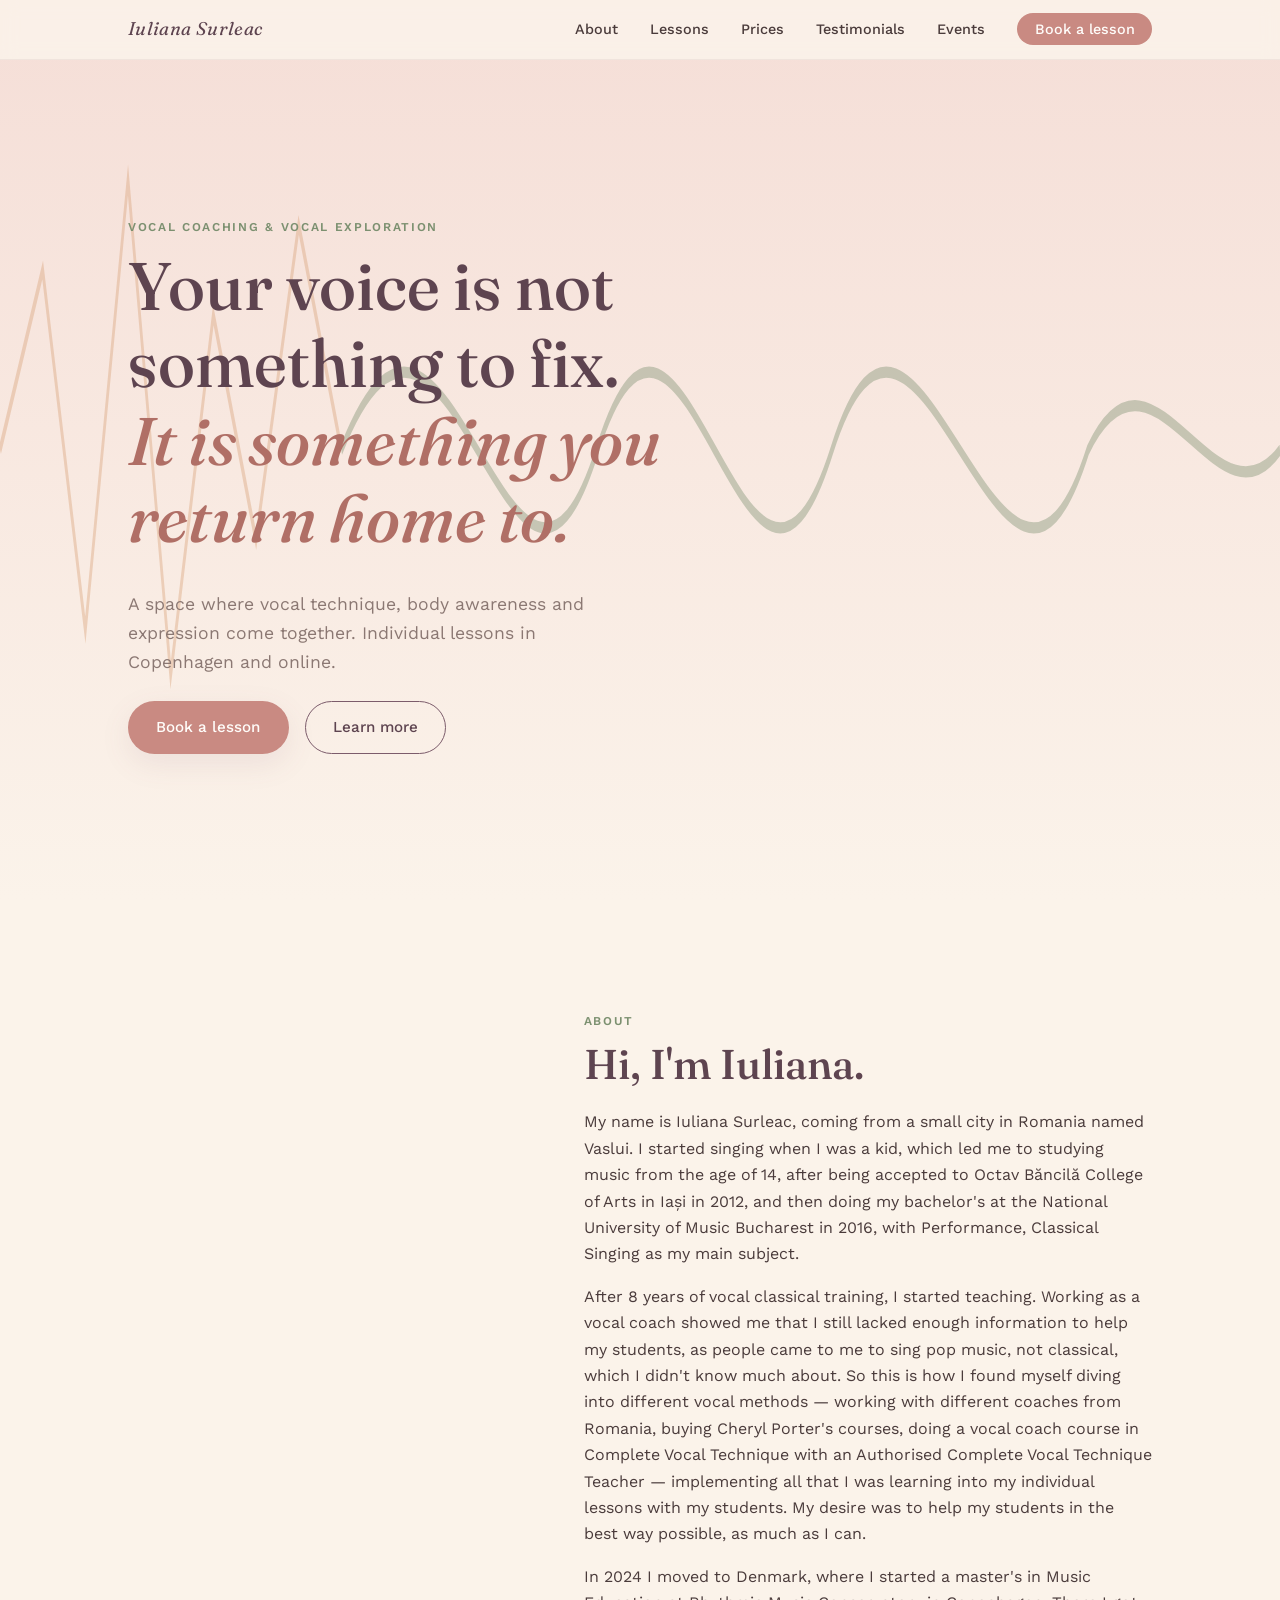
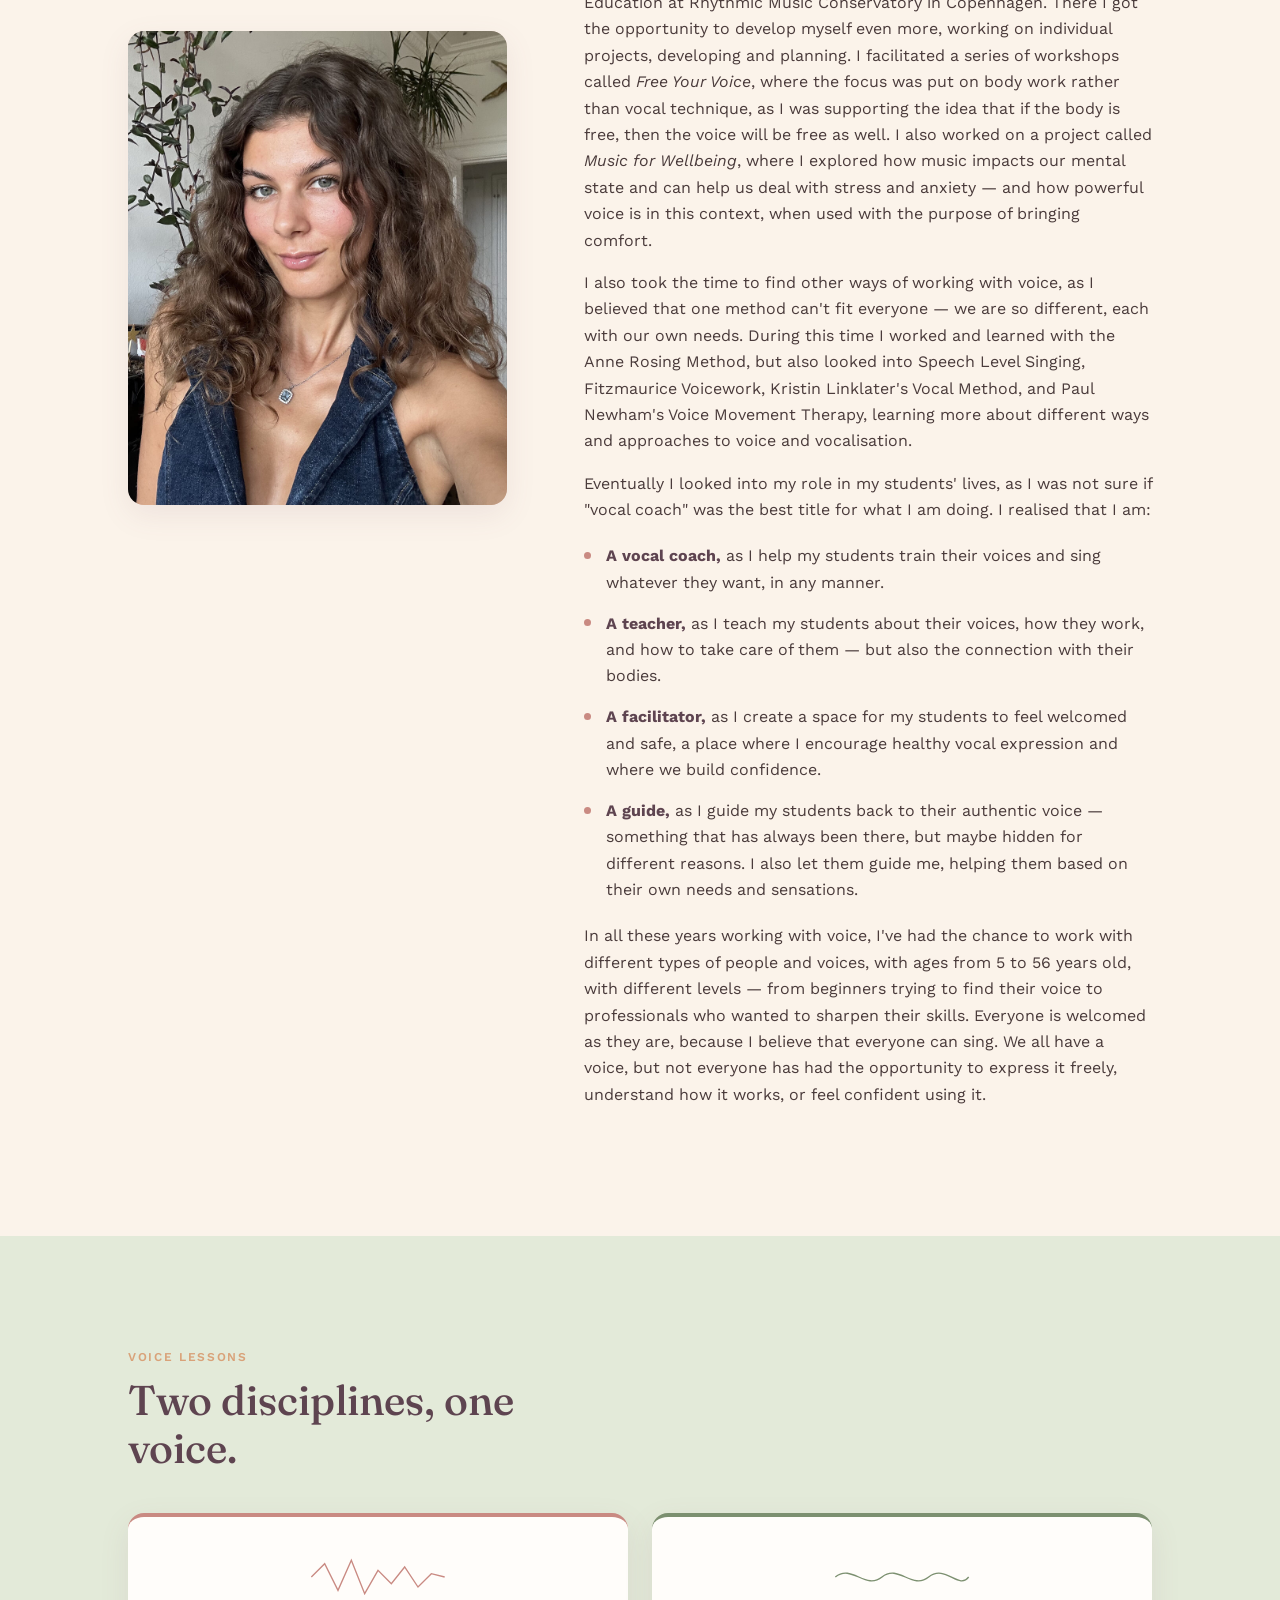
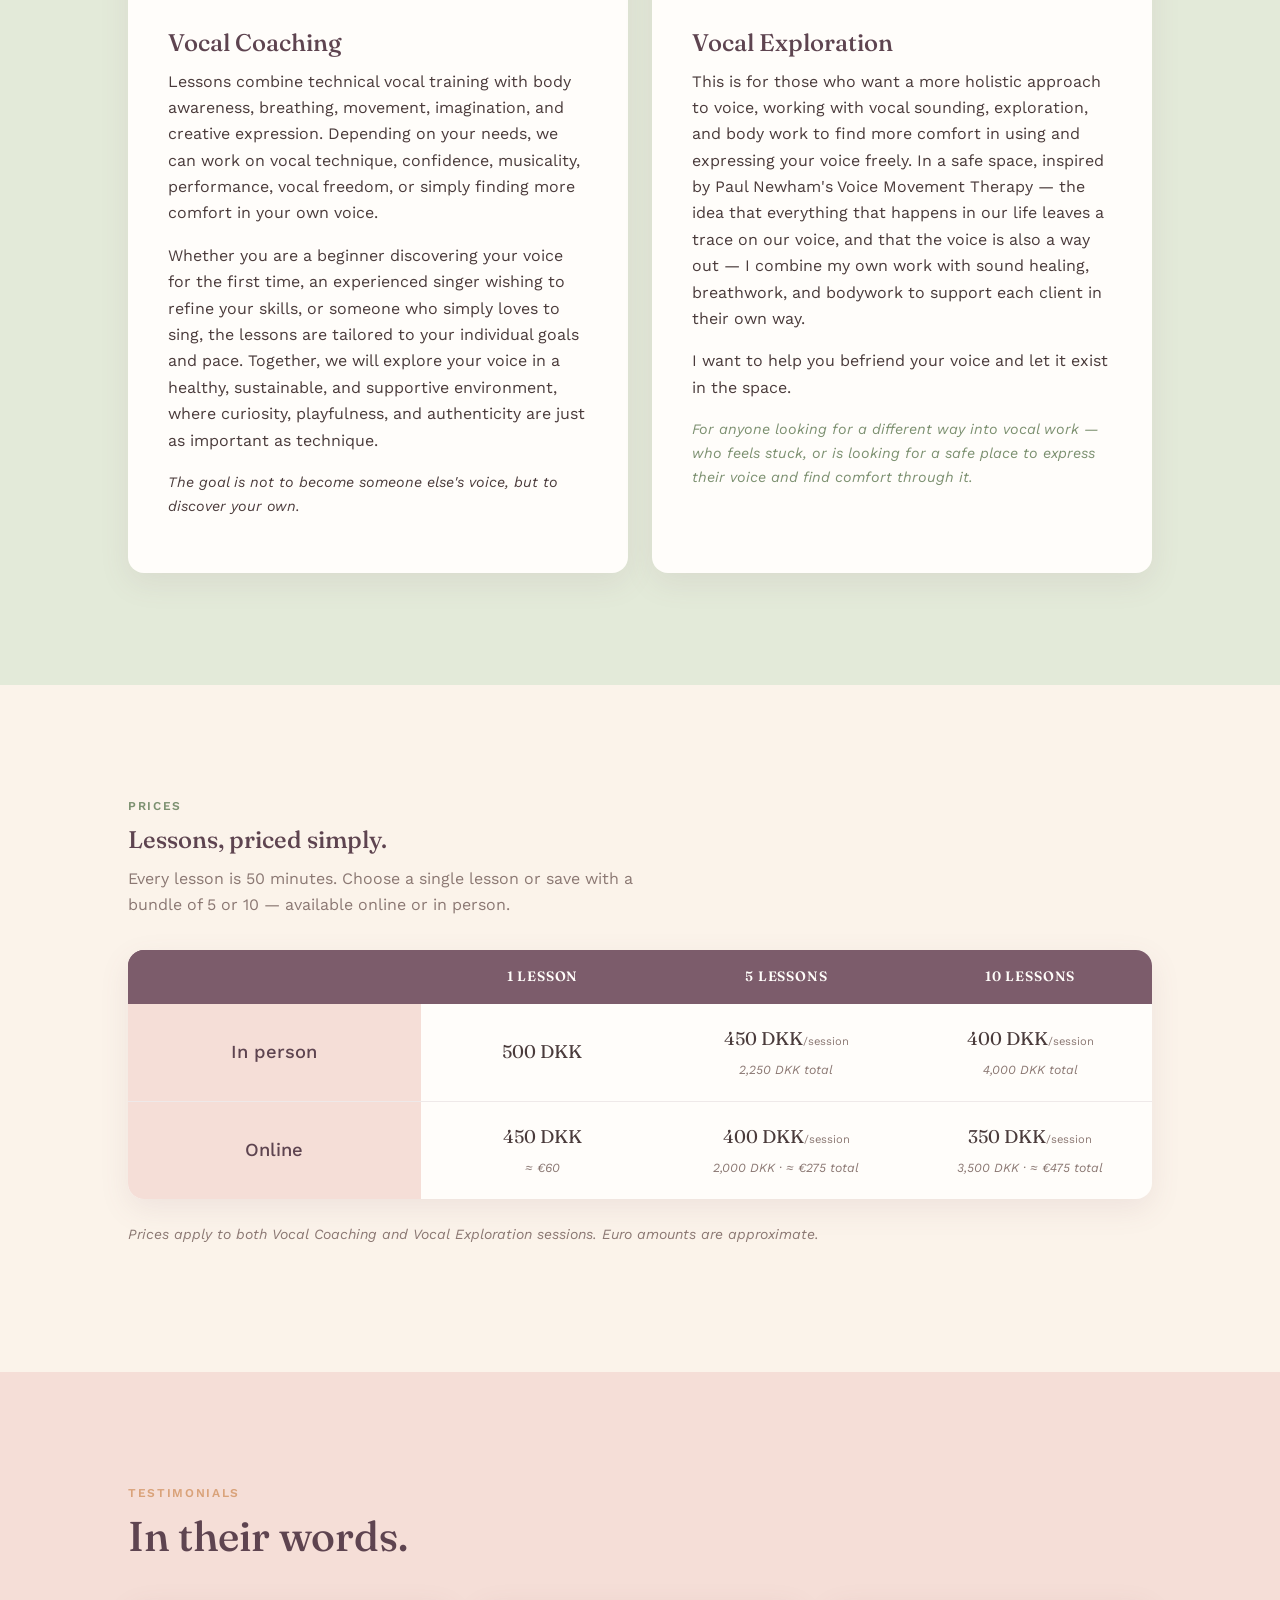
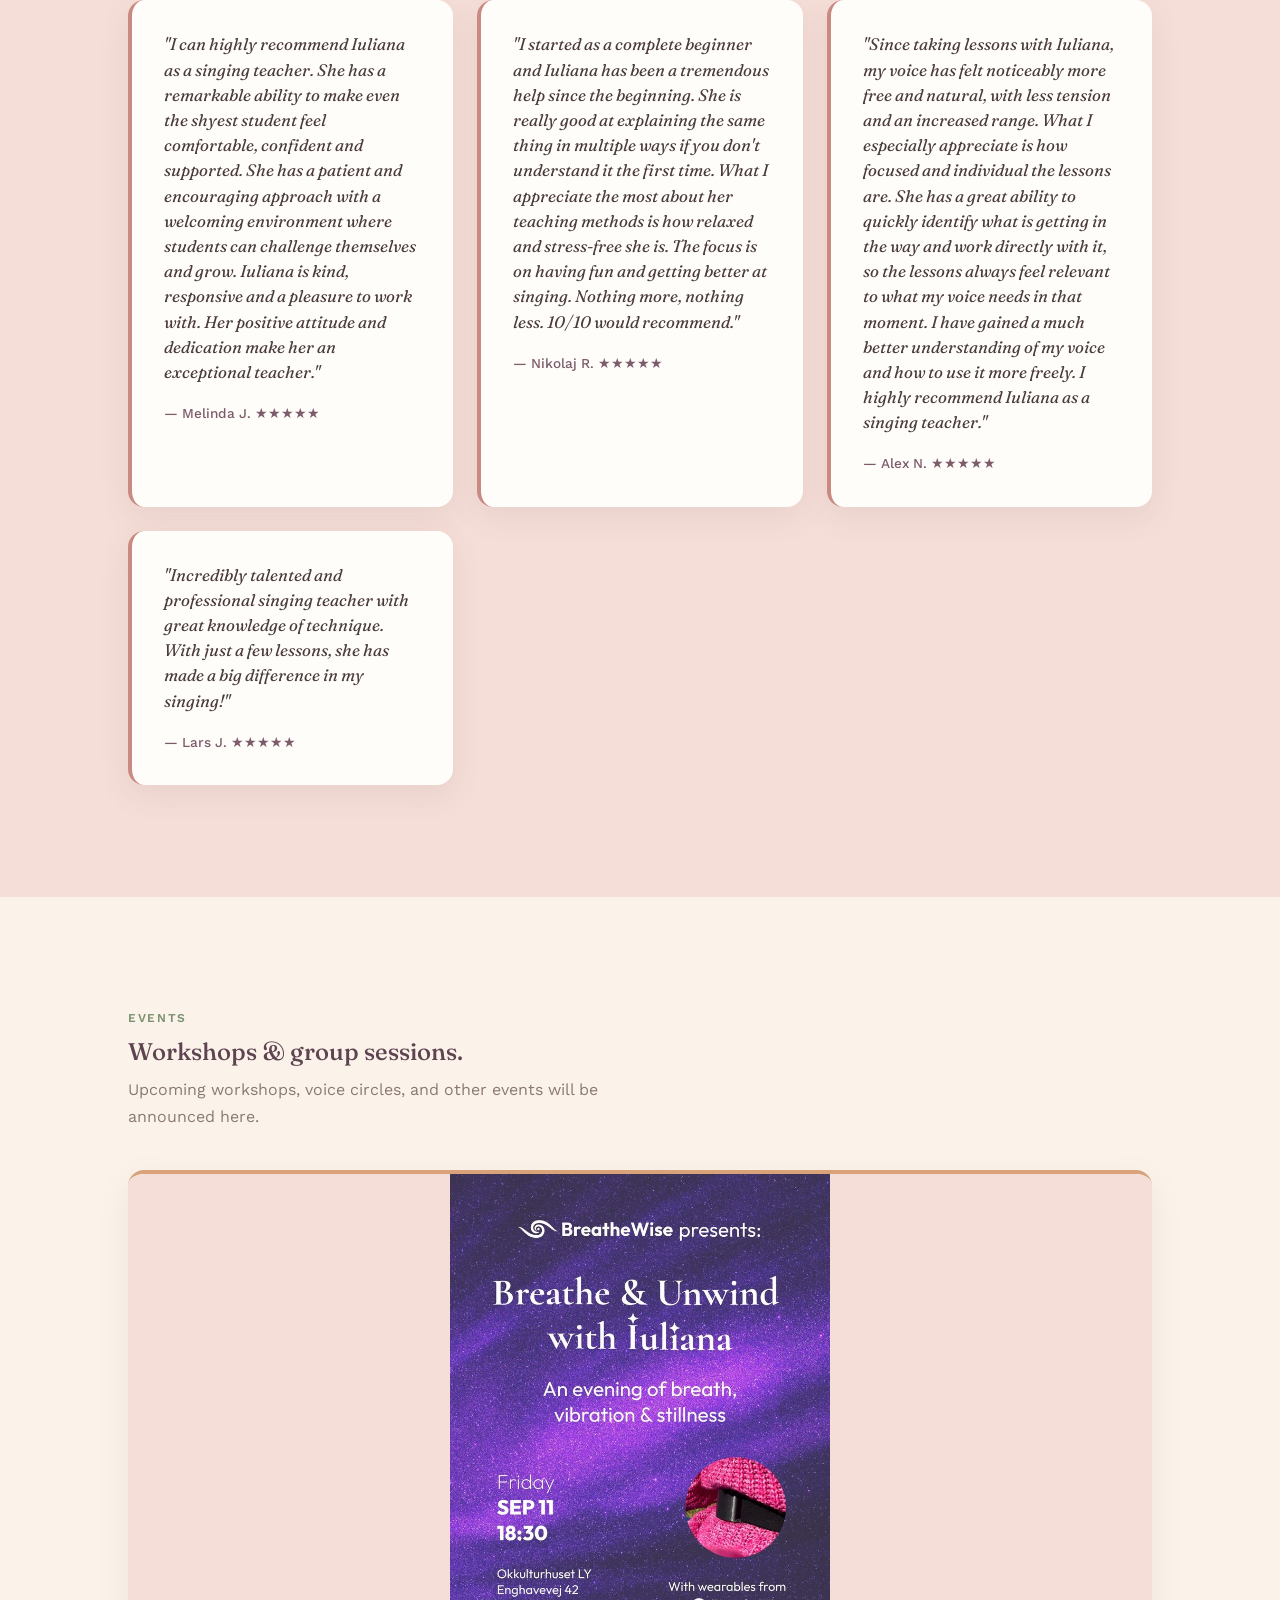
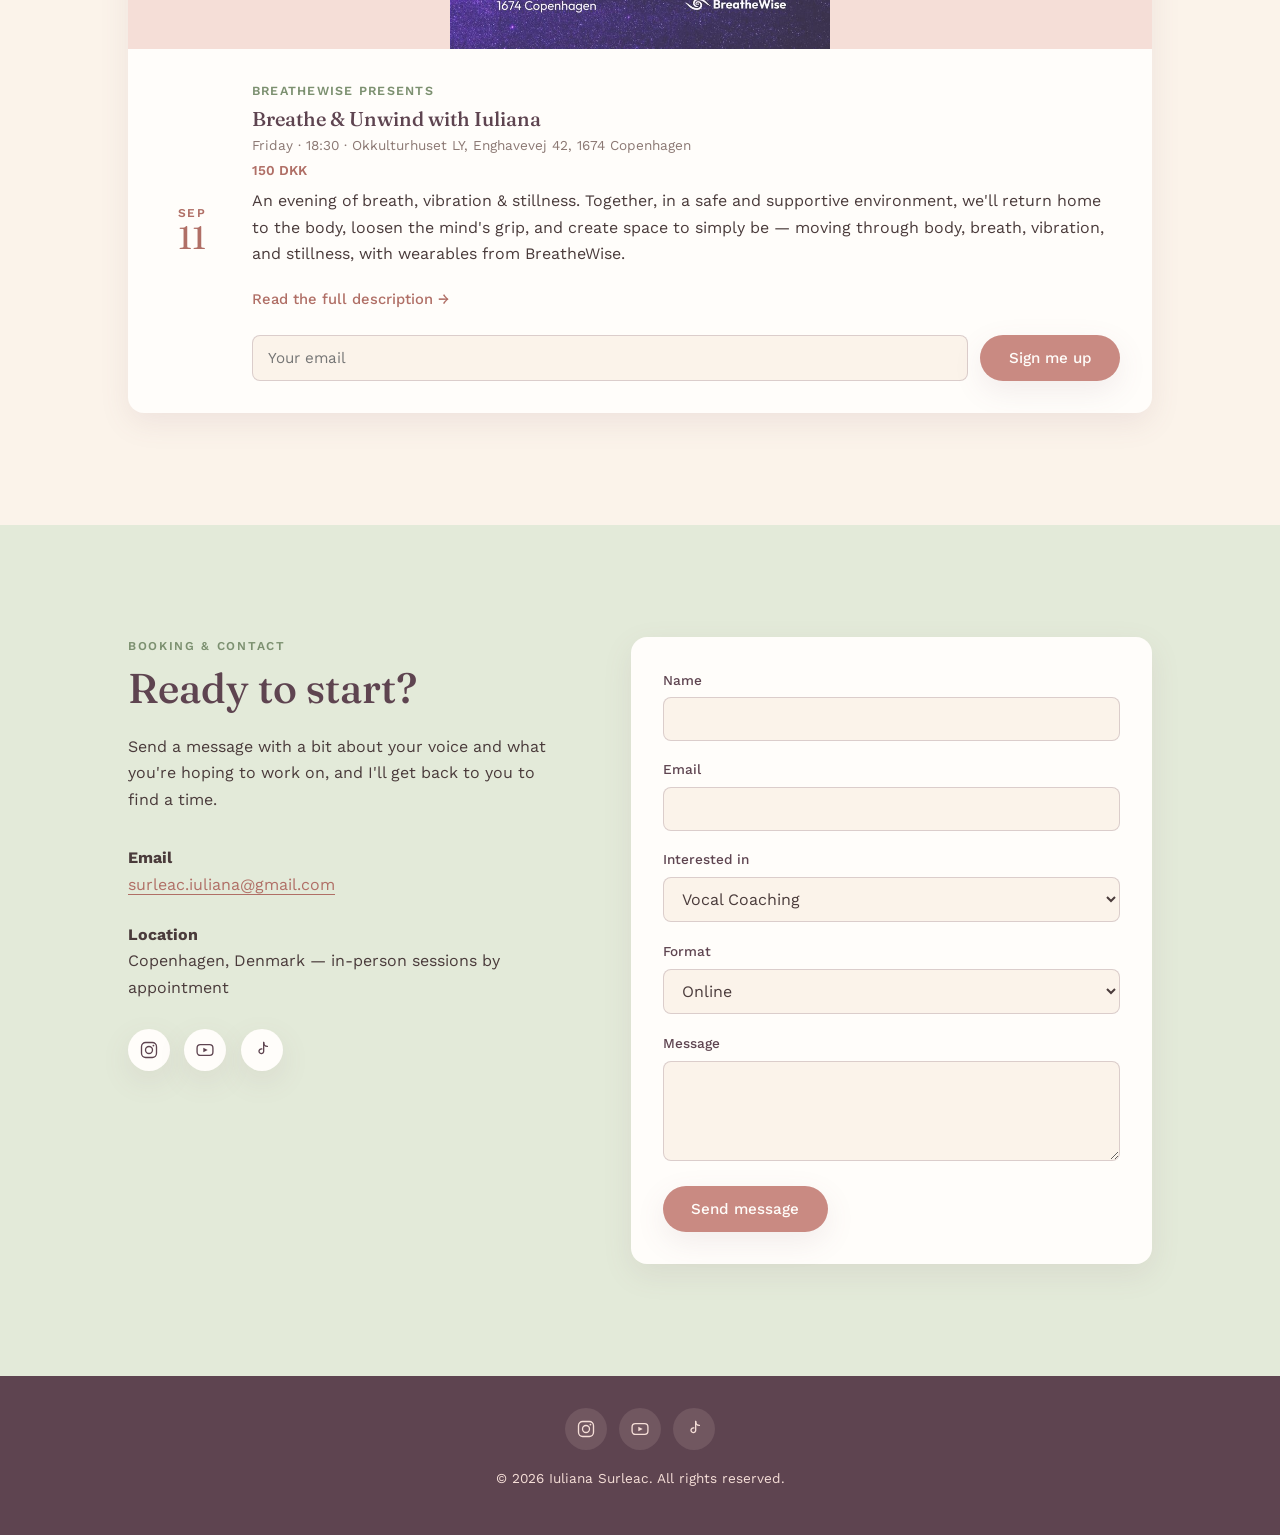
==== index.html @ ef8e6595 "Add new testimonial from Alex N. to index.html" ====
<!DOCTYPE html>
<html lang="en">
<head>
<meta charset="UTF-8">
<meta name="viewport" content="width=device-width, initial-scale=1.0">
<title>Iuliana Surleac — Vocal Coaching &amp; Vocal Exploration</title>
<meta name="description" content="Vocal coaching and vocal exploration & healing lessons with Iuliana Surleac — online and in person, Copenhagen.">
<link rel="preconnect" href="https://fonts.googleapis.com">
<link rel="preconnect" href="https://fonts.gstatic.com" crossorigin>
<link href="https://fonts.googleapis.com/css2?family=Fraunces:ital,opsz,wght@0,9..144,300;0,9..144,500;0,9..144,600;1,9..144,400;1,9..144,500&family=Work+Sans:wght@300;400;500;600&display=swap" rel="stylesheet">
<link rel="stylesheet" href="style.css">
</head>
<body>

<a class="skip-link" href="#main">Skip to content</a>

<header class="site-header">
  <nav class="nav" aria-label="Primary">
    <a href="#top" class="nav__mark">Iuliana Surleac</a>
    <button class="nav__toggle" aria-expanded="false" aria-controls="nav-links" id="navToggle">
      <span></span><span></span><span></span>
      <span class="sr-only">Menu</span>
    </button>
    <ul class="nav__links" id="nav-links">
      <li><a href="#about">About</a></li>
      <li><a href="#lessons">Lessons</a></li>
      <li><a href="#prices">Prices</a></li>
      <li><a href="#testimonials">Testimonials</a></li>
      <li><a href="#events">Events</a></li>
      <li><a href="#contact" class="nav__cta">Book a lesson</a></li>
    </ul>
  </nav>
</header>

<main id="main">

  <!-- HERO -->
  <section class="hero" id="top">
    <div class="hero__wave" aria-hidden="true">
      <svg viewBox="0 0 1200 200" preserveAspectRatio="none">
        <path class="wave-path wave-path--jagged" d="M0,100 L40,60 L80,140 L120,40 L160,150 L200,70 L240,120 L280,50 L320,100" />
        <path class="wave-path wave-path--smooth" d="M320,100 C420,40 480,160 560,100 C640,40 700,160 780,100 C860,40 940,160 1020,100 C1080,70 1140,120 1200,100" />
      </svg>
    </div>
    <div class="hero__inner">
      <p class="eyebrow">Vocal coaching &amp; vocal exploration</p>
      <h1 class="hero__title">Your voice is not something to fix.<br><em>It is something you return home to.</em></h1>
      <p class="hero__lede">A space where vocal technique, body awareness and expression come together. Individual lessons in Copenhagen and online.</p>
      <div class="hero__actions">
        <a href="#contact" class="btn btn--primary">Book a lesson</a>
        <a href="#lessons" class="btn btn--ghost">Learn more</a>
      </div>
    </div>
  </section>

  <!-- ABOUT -->
  <section class="about" id="about">
    <div class="section-inner about__grid">
      <div class="about__portrait">
        <div class="about__portrait-frame">
          <img src="iuliana-photo.jpg" alt="Iuliana Surleac performing" loading="lazy">
        </div>
      </div>
      <div class="about__copy">
        <p class="eyebrow">About</p>
        <h2>Hi, I'm Iuliana.</h2>
        <p>My name is Iuliana Surleac, coming from a small city in Romania named Vaslui. I started singing when I was a kid, which led me to studying music from the age of 14, after being accepted to Octav Băncilă College of Arts in Iași in 2012, and then doing my bachelor's at the National University of Music Bucharest in 2016, with Performance, Classical Singing as my main subject.</p>
        <p>After 8 years of vocal classical training, I started teaching. Working as a vocal coach showed me that I still lacked enough information to help my students, as people came to me to sing pop music, not classical, which I didn't know much about. So this is how I found myself diving into different vocal methods — working with different coaches from Romania, buying Cheryl Porter's courses, doing a vocal coach course in Complete Vocal Technique with an Authorised Complete Vocal Technique Teacher — implementing all that I was learning into my individual lessons with my students. My desire was to help my students in the best way possible, as much as I can.</p>
        <p>In 2024 I moved to Denmark, where I started a master's in Music Education at Rhythmic Music Conservatory in Copenhagen. There I got the opportunity to develop myself even more, working on individual projects, developing and planning. I facilitated a series of workshops called <em>Free Your Voice</em>, where the focus was put on body work rather than vocal technique, as I was supporting the idea that if the body is free, then the voice will be free as well. I also worked on a project called <em>Music for Wellbeing</em>, where I explored how music impacts our mental state and can help us deal with stress and anxiety — and how powerful voice is in this context, when used with the purpose of bringing comfort.</p>
        <p>I also took the time to find other ways of working with voice, as I believed that one method can't fit everyone — we are so different, each with our own needs. During this time I worked and learned with the Anne Rosing Method, but also looked into Speech Level Singing, Fitzmaurice Voicework, Kristin Linklater's Vocal Method, and Paul Newham's Voice Movement Therapy, learning more about different ways and approaches to voice and vocalisation.</p>
        <p>Eventually I looked into my role in my students' lives, as I was not sure if "vocal coach" was the best title for what I am doing. I realised that I am:</p>
        <ul class="about__roles">
          <li><strong>A vocal coach,</strong> as I help my students train their voices and sing whatever they want, in any manner.</li>
          <li><strong>A teacher,</strong> as I teach my students about their voices, how they work, and how to take care of them — but also the connection with their bodies.</li>
          <li><strong>A facilitator,</strong> as I create a space for my students to feel welcomed and safe, a place where I encourage healthy vocal expression and where we build confidence.</li>
          <li><strong>A guide,</strong> as I guide my students back to their authentic voice — something that has always been there, but maybe hidden for different reasons. I also let them guide me, helping them based on their own needs and sensations.</li>
        </ul>
        <p>In all these years working with voice, I've had the chance to work with different types of people and voices, with ages from 5 to 56 years old, with different levels — from beginners trying to find their voice to professionals who wanted to sharpen their skills. Everyone is welcomed as they are, because I believe that everyone can sing. We all have a voice, but not everyone has had the opportunity to express it freely, understand how it works, or feel confident using it.</p>
      </div>
    </div>
  </section>

  <!-- LESSONS -->
  <section class="lessons" id="lessons">
    <div class="section-inner">
      <p class="eyebrow eyebrow--on-dark">Voice lessons</p>
      <h2 class="lessons__title">Two disciplines, one voice.</h2>
      <div class="lessons__grid">

        <article class="lesson-card lesson-card--coaching">
          <svg class="lesson-card__icon" viewBox="0 0 200 60" aria-hidden="true">
            <path d="M0,30 L20,10 L40,50 L60,5 L80,55 L100,20 L120,40 L140,15 L160,45 L180,25 L200,30" />
          </svg>
          <h3>Vocal Coaching</h3>
          <p>Lessons combine technical vocal training with body awareness, breathing, movement, imagination, and creative expression. Depending on your needs, we can work on vocal technique, confidence, musicality, performance, vocal freedom, or simply finding more comfort in your own voice.</p>
          <p>Whether you are a beginner discovering your voice for the first time, an experienced singer wishing to refine your skills, or someone who simply loves to sing, the lessons are tailored to your individual goals and pace. Together, we will explore your voice in a healthy, sustainable, and supportive environment, where curiosity, playfulness, and authenticity are just as important as technique.</p>
          <p class="lesson-card__for">The goal is not to become someone else's voice, but to discover your own.</p>
        </article>

        <article class="lesson-card lesson-card--healing">
          <svg class="lesson-card__icon" viewBox="0 0 200 60" aria-hidden="true">
            <path d="M0,30 C25,10 45,50 70,30 C95,10 115,50 140,30 C165,10 185,50 200,30" />
          </svg>
          <h3>Vocal Exploration</h3>
          <p>This is for those who want a more holistic approach to voice, working with vocal sounding, exploration, and body work to find more comfort in using and expressing your voice freely. In a safe space, inspired by Paul Newham's Voice Movement Therapy — the idea that everything that happens in our life leaves a trace on our voice, and that the voice is also a way out — I combine my own work with sound healing, breathwork, and bodywork to support each client in their own way.</p>
          <p>I want to help you befriend your voice and let it exist in the space.</p>
          <p class="lesson-card__for">For anyone looking for a different way into vocal work — who feels stuck, or is looking for a safe place to express their voice and find comfort through it.</p>
        </article>

      </div>
    </div>
  </section>

  <!-- PRICES -->
  <section class="prices" id="prices">
    <div class="section-inner">
      <p class="eyebrow">Prices</p>
      <h2>Lessons, priced simply.</h2>
      <p class="prices__note">Every lesson is 50 minutes. Choose a single lesson or save with a bundle of 5 or 10 — available online or in person.</p>

      <div class="prices__table" role="table">
        <div class="prices__row prices__row--head" role="row">
          <div class="prices__cell prices__cell--label" role="columnheader"></div>
          <div class="prices__cell" role="columnheader">1 lesson</div>
          <div class="prices__cell" role="columnheader">5 lessons</div>
          <div class="prices__cell" role="columnheader">10 lessons</div>
        </div>
        <div class="prices__row" role="row">
          <div class="prices__cell prices__cell--label" role="rowheader">In person</div>
          <div class="prices__cell" role="cell" data-label="1 lesson">
            <div class="prices__value"><span class="prices__amount">500 DKK</span></div>
          </div>
          <div class="prices__cell" role="cell" data-label="5 lessons">
            <div class="prices__value">
              <span class="prices__amount">450 DKK<span class="prices__unit">/session</span></span>
              <span class="prices__sub">2,250 DKK total</span>
            </div>
          </div>
          <div class="prices__cell" role="cell" data-label="10 lessons">
            <div class="prices__value">
              <span class="prices__amount">400 DKK<span class="prices__unit">/session</span></span>
              <span class="prices__sub">4,000 DKK total</span>
            </div>
          </div>
        </div>
        <div class="prices__row" role="row">
          <div class="prices__cell prices__cell--label" role="rowheader">Online</div>
          <div class="prices__cell" role="cell" data-label="1 lesson">
            <div class="prices__value">
              <span class="prices__amount">450 DKK</span>
              <span class="prices__sub">≈ €60</span>
            </div>
          </div>
          <div class="prices__cell" role="cell" data-label="5 lessons">
            <div class="prices__value">
              <span class="prices__amount">400 DKK<span class="prices__unit">/session</span></span>
              <span class="prices__sub">2,000 DKK &middot; ≈ €275 total</span>
            </div>
          </div>
          <div class="prices__cell" role="cell" data-label="10 lessons">
            <div class="prices__value">
              <span class="prices__amount">350 DKK<span class="prices__unit">/session</span></span>
              <span class="prices__sub">3,500 DKK &middot; ≈ €475 total</span>
            </div>
          </div>
        </div>
      </div>
      <p class="prices__footnote">Prices apply to both Vocal Coaching and Vocal Exploration sessions. Euro amounts are approximate.</p>
    </div>
  </section>

  <!-- TESTIMONIALS -->
  <section class="testimonials" id="testimonials">
    <div class="section-inner">
      <p class="eyebrow eyebrow--on-dark">Testimonials</p>
      <h2 class="testimonials__title">In their words.</h2>
      <div class="testimonials__grid">
        <figure class="testimonial-card">
          <blockquote>"I can highly recommend Iuliana as a singing teacher. She has a remarkable ability to make even the shyest student feel comfortable, confident and supported. She has a patient and encouraging approach with a welcoming environment where students can challenge themselves and grow. Iuliana is kind, responsive and a pleasure to work with. Her positive attitude and dedication make her an exceptional teacher."</blockquote>
          <figcaption>— Melinda J. ★★★★★</figcaption>
        </figure>
        <figure class="testimonial-card">
          <blockquote>"I started as a complete beginner and Iuliana has been a tremendous help since the beginning. She is really good at explaining the same thing in multiple ways if you don't understand it the first time. What I appreciate the most about her teaching methods is how relaxed and stress-free she is. The focus is on having fun and getting better at singing. Nothing more, nothing less. 10/10 would recommend."</blockquote>
          <figcaption>— Nikolaj R. ★★★★★</figcaption>
        </figure>
        <figure class="testimonial-card">
          <blockquote>"Since taking lessons with Iuliana, my voice has felt noticeably more free and natural, with less tension and an increased range. What I especially appreciate is how focused and individual the lessons are. She has a great ability to quickly identify what is getting in the way and work directly with it, so the lessons always feel relevant to what my voice needs in that moment. I have gained a much better understanding of my voice and how to use it more freely. I highly recommend Iuliana as a singing teacher."</blockquote>
          <figcaption>— Alex N. ★★★★★</figcaption>
        </figure>
        <figure class="testimonial-card">
          <blockquote>"Incredibly talented and professional singing teacher with great knowledge of technique. With just a few lessons, she has made a big difference in my singing!"</blockquote>
          <figcaption>— Lars J. ★★★★★</figcaption>
        </figure>
      </div>
    </div>
  </section>

  <!-- EVENTS -->
  <section class="events" id="events">
    <div class="section-inner">
      <p class="eyebrow">Events</p>
      <h2>Workshops &amp; group sessions.</h2>
      <p class="events__note">Upcoming workshops, voice circles, and other events will be announced here.</p>

      <div class="events__list">

        <article class="event-card event-card--featured">
          <div class="event-card__poster">
            <img src="breathewise-event.jpg" alt="Breathe &amp; Unwind with Iuliana — event poster" loading="lazy">
          </div>
          <div class="event-card__content">
            <div class="event-card__date">
              <span class="event-card__month">SEP</span>
              <span class="event-card__day">11</span>
            </div>
            <div class="event-card__body">
              <p class="event-card__presenter">BreatheWise presents</p>
              <h3>Breathe &amp; Unwind with Iuliana</h3>
              <p class="event-card__meta">Friday &middot; 18:30 &middot; Okkulturhuset LY, Enghavevej 42, 1674 Copenhagen</p>
              <p class="event-card__price">150 DKK</p>
              <p>An evening of breath, vibration &amp; stillness. Together, in a safe and supportive environment, we'll return home to the body, loosen the mind's grip, and create space to simply be — moving through body, breath, vibration, and stillness, with wearables from BreatheWise.</p>

              <details class="event-card__details">
                <summary>Read the full description</summary>
                <div class="event-card__full">
                  <p>Did you know that breathwork can support stress reduction and nervous system regulation, anxiety management, emotional regulation, attention and mental clarity, healthy blood pressure and circulation, sleep, and so much more?</p>
                  <p>With all these potential benefits in mind, we invite you to take a pause after a full week of work and slow down, unwind, and reconnect with yourself.</p>
                  <p>Together, in a safe and supportive environment, we'll return home to the body, loosen the mind's grip, and create space to simply be. For one hour, you'll be guided through practices designed to help you feel more grounded, connected, and held.</p>
                  <p>The session moves through four pillars of embodied regulation:</p>
                  <p><strong>BODY 🧘🏼‍♂️</strong><br>We begin with gentle stretching to warm up and release tension, creating more space and ease in the body for what follows.</p>
                  <p><strong>BREATH 💨</strong><br>We slowly bring our awareness to our natural breath and explore different breathing patterns, allowing the breath to become a tool for grounding and relaxation. We're going to introduce and use BreatheWise devices for this part.</p>
                  <p><strong>VIBRATION 🌀</strong><br>To create even more comfort and connection within, we'll explore the natural vibrations of our voices through gentle humming and chanting, allowing the sound to travel through the body.</p>
                  <p><strong>STILLNESS ✨</strong><br>We gradually come to stillness, concluding the session with a short guided meditation — a moment to settle, integrate, and simply be.</p>
                  <p>By the end of the session, our intention is for you to feel more grounded, at peace, and connected to yourself, ready to welcome the weekend from a more relaxed and embodied state.</p>
                  <p>You'll be welcomed by the founders, Carl &amp; Lars, who'll let you into the BreatheWise world, while the session itself is facilitated by Iuliana.</p>
                  <p>🗓️ 11 September 2026 &nbsp; ⌚️ 18:30 &nbsp; 📍 Okkulturhuset LY, Enghavevej 42, 1674 Copenhagen</p>
                  <p class="event-card__facilitator-title">About the facilitator</p>
                  <p>Iuliana is a trained musician and vocal coach who began her journey with the voice, breath, and body 14 years ago. Her understanding of breathing began through her musical training, long before she discovered the deeper connection between breath, the nervous system, and emotional regulation.</p>
                  <p>She recently completed her Master's degree at the Rhythmic Music Conservatory in Copenhagen, where she immersed herself in the relationship between music and wellbeing. Throughout her studies, she explored different approaches to body awareness, breath, vocalisation, and embodied expression through a variety of projects and practices.</p>
                  <p>Alongside this work, Iuliana has been developing her own breathwork practice for the past three years, exploring and experiencing different breathing techniques and their effects on the body, mind, and emotional state.</p>
                  <p>She brings together her knowledge of anatomy, breath, body awareness, and emotional connection to create spaces where people can slow down, reconnect with themselves, and feel safe, held, and seen.</p>
                </div>
              </details>

              <form class="event-signup" method="POST" action="mailto:surleac.iuliana@gmail.com" enctype="text/plain">
                <!-- Opens the visitor's email client with their address pre-filled — no backend needed. -->
                <input type="hidden" name="Event" value="Breathe & Unwind with Iuliana — 11 September 2026">
                <label for="event-email" class="sr-only">Your email</label>
                <input type="email" id="event-email" name="Email" placeholder="Your email" required>
                <button type="submit" class="btn btn--primary">Sign me up</button>
              </form>
            </div>
          </div>
        </article>

      </div>
    </div>
  </section>


  <!-- CONTACT / BOOKING -->
  <section class="contact" id="contact">
    <div class="section-inner contact__grid">
      <div class="contact__intro">
        <p class="eyebrow">Booking &amp; contact</p>
        <h2>Ready to start?</h2>
        <p>Send a message with a bit about your voice and what you're hoping to work on, and I'll get back to you to find a time.</p>
        <ul class="contact__details">
          <li><strong>Email</strong><br><a href="mailto:surleac.iuliana@gmail.com">surleac.iuliana@gmail.com</a></li>
          <li><strong>Location</strong><br>Copenhagen, Denmark — in-person sessions by appointment</li>
        </ul>

        <div class="social-links">
          <a href="https://www.instagram.com/voicewithiuliana/" class="social-links__item" target="_blank" rel="noopener noreferrer" aria-label="Instagram">
            <svg viewBox="0 0 24 24" aria-hidden="true"><rect x="3" y="3" width="18" height="18" rx="5" fill="none" stroke="currentColor" stroke-width="1.6"/><circle cx="12" cy="12" r="4.2" fill="none" stroke="currentColor" stroke-width="1.6"/><circle cx="17.3" cy="6.7" r="1.1" fill="currentColor"/></svg>
          </a>
          <a href="https://www.youtube.com/@isjudyhere" class="social-links__item" target="_blank" rel="noopener noreferrer" aria-label="YouTube">
            <svg viewBox="0 0 24 24" aria-hidden="true"><rect x="2.5" y="5.5" width="19" height="13" rx="4" fill="none" stroke="currentColor" stroke-width="1.6"/><path d="M10 9.2 L15.2 12 L10 14.8 Z" fill="currentColor"/></svg>
          </a>
          <a href="https://www.tiktok.com/@voicewithiuliana" class="social-links__item" target="_blank" rel="noopener noreferrer" aria-label="TikTok">
            <svg viewBox="0 0 24 24" aria-hidden="true"><path d="M14 3v10.5a2.8 2.8 0 1 1-2.2-2.74" fill="none" stroke="currentColor" stroke-width="1.6" stroke-linecap="round"/><path d="M14 3c0 2.6 2 4.6 4.5 4.7" fill="none" stroke="currentColor" stroke-width="1.6" stroke-linecap="round"/></svg>
          </a>
        </div>
      </div>

      <form class="contact__form" id="bookingForm" method="POST" action="mailto:surleac.iuliana@gmail.com" enctype="text/plain">
        <!-- This form opens the visitor's email client with the fields pre-filled — no backend or cost required. -->
        <div class="form-row">
          <label for="name">Name</label>
          <input type="text" id="name" name="Name" required>
        </div>
        <div class="form-row">
          <label for="email">Email</label>
          <input type="email" id="email" name="Email" required>
        </div>
        <div class="form-row">
          <label for="lessonType">Interested in</label>
          <select id="lessonType" name="Interested in">
            <option>Vocal Coaching</option>
            <option>Vocal Exploration</option>
            <option>Not sure yet</option>
          </select>
        </div>
        <div class="form-row">
          <label for="format">Format</label>
          <select id="format" name="Format">
            <option>Online</option>
            <option>In person</option>
          </select>
        </div>
        <div class="form-row">
          <label for="message">Message</label>
          <textarea id="message" name="Message" rows="4" required></textarea>
        </div>
        <button type="submit" class="btn btn--primary">Send message</button>
      </form>
    </div>
  </section>

</main>

<footer class="site-footer">
  <div class="social-links social-links--footer">
    <a href="https://www.instagram.com/voicewithiuliana/" class="social-links__item" target="_blank" rel="noopener noreferrer" aria-label="Instagram">
      <svg viewBox="0 0 24 24" aria-hidden="true"><rect x="3" y="3" width="18" height="18" rx="5" fill="none" stroke="currentColor" stroke-width="1.6"/><circle cx="12" cy="12" r="4.2" fill="none" stroke="currentColor" stroke-width="1.6"/><circle cx="17.3" cy="6.7" r="1.1" fill="currentColor"/></svg>
    </a>
    <a href="https://www.youtube.com/@isjudyhere" class="social-links__item" target="_blank" rel="noopener noreferrer" aria-label="YouTube">
      <svg viewBox="0 0 24 24" aria-hidden="true"><rect x="2.5" y="5.5" width="19" height="13" rx="4" fill="none" stroke="currentColor" stroke-width="1.6"/><path d="M10 9.2 L15.2 12 L10 14.8 Z" fill="currentColor"/></svg>
    </a>
    <a href="https://www.tiktok.com/@voicewithiuliana" class="social-links__item" target="_blank" rel="noopener noreferrer" aria-label="TikTok">
      <svg viewBox="0 0 24 24" aria-hidden="true"><path d="M14 3v10.5a2.8 2.8 0 1 1-2.2-2.74" fill="none" stroke="currentColor" stroke-width="1.6" stroke-linecap="round"/><path d="M14 3c0 2.6 2 4.6 4.5 4.7" fill="none" stroke="currentColor" stroke-width="1.6" stroke-linecap="round"/></svg>
    </a>
  </div>
  <p>&copy; <span id="year"></span> Iuliana Surleac. All rights reserved.</p>
</footer>

<script src="script.js"></script>
</body>
</html>
---- style.css ----
/* ===== Tokens ===== */
:root {
  --cream: #FBF3EA;
  --blush: #F5DED7;
  --blush-deep: #EFC9C0;
  --sage: #E3EAD9;
  --sage-deep: #7C9070;
  --rose: #C98A82;
  --rose-deep: #B06F66;
  --terracotta: #D9A279;
  --plum: #7C5C6B;
  --plum-deep: #5E4450;
  --text-dark: #4A3B3B;
  --text-muted: #8B7873;
  --white: #FFFDFA;

  --font-display: "Fraunces", serif;
  --font-body: "Work Sans", sans-serif;

  --max-width: 1120px;
  --pad: clamp(1.25rem, 4vw, 3rem);
  --radius: 16px;
  --radius-sm: 8px;
  --shadow: 0 10px 30px rgba(124, 92, 107, 0.1);
}

* { box-sizing: border-box; }

html { scroll-behavior: smooth; }
@media (prefers-reduced-motion: reduce) {
  html { scroll-behavior: auto; }
  *, *::before, *::after { animation-duration: 0.001ms !important; animation-iteration-count: 1 !important; transition-duration: 0.001ms !important; }
}

body {
  margin: 0;
  font-family: var(--font-body);
  color: var(--text-dark);
  background: var(--cream);
  font-weight: 400;
  line-height: 1.65;
  -webkit-font-smoothing: antialiased;
}

h1, h2, h3 { font-family: var(--font-display); font-weight: 500; margin: 0 0 0.5em; line-height: 1.15; color: var(--plum-deep); }

p { margin: 0 0 1em; }

a { color: inherit; }

.sr-only {
  position: absolute; width: 1px; height: 1px; padding: 0; margin: -1px;
  overflow: hidden; clip: rect(0,0,0,0); white-space: nowrap; border: 0;
}

.skip-link {
  position: absolute; left: -999px; top: 0; background: var(--rose); color: var(--white);
  padding: 0.75em 1em; z-index: 100; border-radius: 0 0 var(--radius-sm) 0;
}
.skip-link:focus { left: 0; }

:focus-visible { outline: 2px solid var(--rose-deep); outline-offset: 3px; }

.section-inner { max-width: var(--max-width); margin: 0 auto; padding: clamp(4rem, 10vw, 7rem) var(--pad); }

.eyebrow {
  font-family: var(--font-body);
  text-transform: uppercase;
  letter-spacing: 0.14em;
  font-size: 0.75rem;
  color: var(--sage-deep);
  font-weight: 600;
  margin-bottom: 0.75em;
}
.eyebrow--on-dark { color: var(--terracotta); }

/* ===== Buttons ===== */
.btn {
  display: inline-block;
  padding: 0.85em 1.8em;
  font-family: var(--font-body);
  font-size: 0.95rem;
  font-weight: 500;
  text-decoration: none;
  border-radius: 999px;
  border: 1px solid transparent;
  transition: transform 0.2s ease, background 0.2s ease, color 0.2s ease, border-color 0.2s ease, box-shadow 0.2s ease;
}
.btn--primary { background: var(--rose); color: var(--white); box-shadow: var(--shadow); }
.btn--primary:hover { transform: translateY(-2px); background: var(--rose-deep); }
.btn--ghost { border-color: var(--plum); color: var(--plum-deep); }
.btn--ghost:hover { transform: translateY(-2px); background: rgba(124, 92, 107, 0.08); }

/* ===== Header / Nav ===== */
.site-header {
  position: fixed; top: 0; left: 0; right: 0; z-index: 50;
  background: rgba(251, 243, 234, 0.88);
  backdrop-filter: blur(8px);
  border-bottom: 1px solid rgba(124, 92, 107, 0.08);
}
.nav {
  max-width: var(--max-width); margin: 0 auto; padding: 0.9em var(--pad);
  display: flex; align-items: center; justify-content: space-between;
}
.nav__mark {
  font-family: var(--font-display); font-style: italic; font-size: 1.15rem;
  color: var(--plum-deep); text-decoration: none; letter-spacing: 0.02em;
}
.nav__links {
  list-style: none; display: flex; gap: 2em; margin: 0; padding: 0; align-items: center;
}
.nav__links a {
  color: var(--text-dark); text-decoration: none; font-size: 0.9rem; font-weight: 500;
  transition: color 0.2s ease;
}
.nav__links a:hover { color: var(--rose-deep); }
.nav__cta {
  background: var(--rose); color: var(--white) !important; padding: 0.55em 1.2em; border-radius: 999px;
}
.nav__cta:hover { color: var(--white) !important; background: var(--rose-deep); }

.nav__toggle { display: none; flex-direction: column; gap: 5px; background: none; border: none; cursor: pointer; padding: 0.5em; }
.nav__toggle span { width: 22px; height: 2px; background: var(--plum-deep); display: block; border-radius: 2px; }

@media (max-width: 780px) {
  .nav__toggle { display: flex; }
  .nav__links {
    position: absolute; top: 100%; left: 0; right: 0; background: var(--cream);
    flex-direction: column; align-items: flex-start; gap: 0; padding: 0;
    max-height: 0; overflow: hidden; transition: max-height 0.3s ease;
    border-bottom: 1px solid rgba(124, 92, 107, 0.1);
  }
  .nav__links.is-open { max-height: 420px; padding: 0.5em 0; }
  .nav__links li { width: 100%; }
  .nav__links a { display: block; padding: 0.9em var(--pad); width: 100%; }
  .nav__cta { margin: 0.5em var(--pad); display: inline-block; }
}

/* ===== Hero ===== */
.hero {
  position: relative;
  min-height: 100vh;
  background: linear-gradient(180deg, var(--blush) 0%, var(--cream) 100%);
  color: var(--text-dark);
  display: flex;
  align-items: center;
  overflow: hidden;
  padding-top: 4.5rem;
}
.hero__wave {
  position: absolute; inset: 0; opacity: 0.4; pointer-events: none;
}
.hero__wave svg { width: 100%; height: 100%; }
.wave-path {
  fill: none; stroke-width: 2.5;
}
.wave-path--jagged { stroke: var(--terracotta); }
.wave-path--smooth { stroke: var(--sage-deep); animation: drift 9s ease-in-out infinite; transform-origin: center; }
@keyframes drift {
  0%, 100% { transform: translateY(0); }
  50% { transform: translateY(-10px); }
}

.hero__inner { position: relative; max-width: var(--max-width); margin: 0 auto; padding: 3rem var(--pad); width: 100%; }
.hero__title {
  font-size: clamp(2.4rem, 6vw, 4.2rem);
  max-width: 16ch;
  color: var(--plum-deep);
}
.hero__title em { color: var(--rose-deep); font-style: italic; }
.hero__lede { max-width: 46ch; font-size: 1.1rem; color: var(--text-muted); }
.hero__actions { display: flex; gap: 1em; flex-wrap: wrap; margin-top: 1.5em; }

/* ===== About ===== */
.about { background: var(--cream); }
.about__grid {
  display: grid; grid-template-columns: 0.8fr 1.2fr; gap: clamp(2rem, 6vw, 5rem); align-items: center;
}
.about__portrait-frame {
  aspect-ratio: 4/5; background: var(--blush); border-radius: var(--radius); overflow: hidden; box-shadow: var(--shadow);
}
.about__portrait-frame img {
  width: 100%; height: 100%; object-fit: cover; display: block;
}
.about__portrait-placeholder {
  width: 100%; height: 100%; display: flex; align-items: center; justify-content: center;
  color: var(--plum); font-size: 0.85rem; font-style: italic;
}
.about__copy h2 { font-size: clamp(1.8rem, 3.5vw, 2.6rem); }
.about__roles { list-style: none; padding: 0; margin: 1.25em 0; display: flex; flex-direction: column; gap: 0.9em; }
.about__roles li {
  padding-left: 1.4em; position: relative; color: var(--text-dark);
}
.about__roles li::before {
  content: ""; position: absolute; left: 0; top: 0.55em; width: 7px; height: 7px;
  background: var(--rose); border-radius: 50%;
}
.about__roles strong { color: var(--plum-deep); }

@media (max-width: 780px) {
  .about__grid { grid-template-columns: 1fr; }
  .about__portrait-frame { max-width: 280px; }
}

/* ===== Lessons ===== */
.lessons { background: var(--sage); }
.lessons__title { font-size: clamp(1.8rem, 3.5vw, 2.6rem); max-width: 18ch; color: var(--plum-deep); }
.lessons__grid {
  display: grid; grid-template-columns: 1fr 1fr; gap: 1.5rem; margin-top: 2.5rem;
}
.lesson-card {
  padding: 2.5rem; border-radius: var(--radius); background: var(--white); box-shadow: var(--shadow);
}
.lesson-card__icon { width: 100%; height: 40px; margin-bottom: 1.5rem; }
.lesson-card__icon path { fill: none; stroke-width: 2; }
.lesson-card--coaching { border-top: 4px solid var(--rose); }
.lesson-card--coaching .lesson-card__icon path { stroke: var(--rose); }
.lesson-card--healing { border-top: 4px solid var(--sage-deep); }
.lesson-card--healing .lesson-card__icon path { stroke: var(--sage-deep); }
.lesson-card h3 { font-size: 1.5rem; }
.lesson-card p { color: var(--text-dark); }
.lesson-card__for { font-size: 0.9rem; font-style: italic; color: var(--rose-deep); margin-top: 1.2em; }
.lesson-card--healing .lesson-card__for { color: var(--sage-deep); }

@media (max-width: 780px) {
  .lessons__grid { grid-template-columns: 1fr; }
}

/* ===== Prices ===== */
.prices { background: var(--cream); }
.prices__note { max-width: 55ch; color: var(--text-muted); }
.prices__table {
  margin-top: 2rem; border-radius: var(--radius); overflow: hidden; box-shadow: var(--shadow); background: var(--white);
}
.prices__row {
  display: grid; grid-template-columns: 1.2fr 1fr 1fr 1fr;
  border-bottom: 1px solid rgba(124, 92, 107, 0.12);
}
.prices__row:last-child { border-bottom: none; }
.prices__row--head { background: var(--plum); color: var(--white); }
.prices__row--head .prices__cell { font-weight: 600; font-size: 0.85rem; text-transform: uppercase; letter-spacing: 0.06em; }
.prices__cell {
  padding: 1.1em 1.3em; text-align: center; font-family: var(--font-display); font-size: 1.15rem;
  display: flex; flex-direction: column; align-items: center; gap: 0.3em; justify-content: center;
}
.prices__cell--label {
  text-align: left; font-family: var(--font-body); font-weight: 500; color: var(--plum-deep); background: var(--blush);
  display: flex; align-items: center;
}
.prices__row--head .prices__cell--label { background: var(--plum); color: var(--white); }
.prices__value { display: contents; }
.prices__amount { font-size: 1.15rem; color: var(--text-dark); }
.prices__unit { font-family: var(--font-body); font-size: 0.7rem; color: var(--text-muted); }
.prices__sub { font-family: var(--font-body); font-size: 0.78rem; color: var(--text-muted); font-style: italic; }
.prices__footnote { margin-top: 1.5rem; font-size: 0.88rem; color: var(--text-muted); font-style: italic; }

@media (max-width: 620px) {
  .prices__row { grid-template-columns: 1fr; }
  .prices__row--head { display: none; }
  .prices__cell { text-align: right; flex-direction: row; align-items: center; justify-content: space-between; border-bottom: 1px dashed rgba(124, 92, 107, 0.12); }
  .prices__cell::before { content: attr(data-label); font-family: var(--font-body); font-size: 0.8rem; color: var(--text-muted); text-align: left; }
  .prices__value { display: flex; flex-direction: column; align-items: flex-end; }
  .prices__cell--label { background: none; font-weight: 600; border-bottom: none; }
  .prices__row--head .prices__cell--label { display: none; }
}

/* ===== Testimonials ===== */
.testimonials { background: var(--blush); }
.testimonials__title { font-size: clamp(1.8rem, 3.5vw, 2.6rem); color: var(--plum-deep); }
.testimonials__grid {
  display: grid; grid-template-columns: repeat(3, 1fr); gap: 1.5rem; margin-top: 2.5rem;
}
.testimonial-card {
  margin: 0; padding: 2rem; background: var(--white); border-radius: var(--radius); box-shadow: var(--shadow);
  border-left: 4px solid var(--rose);
}
.testimonial-card blockquote { margin: 0 0 1em; font-family: var(--font-display); font-style: italic; font-size: 1.05rem; line-height: 1.5; color: var(--text-dark); }
.testimonial-card figcaption { font-size: 0.85rem; color: var(--plum); font-weight: 500; }

@media (max-width: 900px) {
  .testimonials__grid { grid-template-columns: 1fr; }
}

/* ===== Events ===== */
.events { background: var(--cream); }
.events__note { max-width: 55ch; color: var(--text-muted); }
.events__list { margin-top: 2.5rem; display: flex; flex-direction: column; gap: 1.5rem; }
.event-card {
  display: grid; grid-template-columns: auto 1fr auto; gap: 1.75rem; align-items: center;
  padding: 1.75rem; background: var(--white); border-radius: var(--radius); box-shadow: var(--shadow);
  border-left: 4px solid var(--terracotta);
}
.event-card__date {
  display: flex; flex-direction: column; align-items: center; justify-content: center;
  line-height: 1.1; min-width: 64px; color: var(--rose-deep);
}
.event-card__month { font-size: 0.75rem; font-weight: 600; letter-spacing: 0.1em; }
.event-card__day { font-family: var(--font-display); font-size: 2rem; }
.event-card__body h3 { font-size: 1.25rem; margin-bottom: 0.2em; }
.event-card__meta { font-size: 0.85rem; color: var(--text-muted); margin-bottom: 0.2em; }
.event-card__price { font-size: 0.85rem; color: var(--rose-deep); font-weight: 600; margin-bottom: 0.5em; }
.event-card__body p:last-child { margin-bottom: 0; }
.event-card__cta { white-space: nowrap; align-self: center; }

@media (max-width: 700px) {
  .event-card { grid-template-columns: auto 1fr; }
  .event-card__cta { grid-column: 1 / -1; justify-self: start; margin-top: 0.5rem; }
}

/* Featured event (with poster image, full details, sign-up form) */
.event-card--featured {
  display: block; padding: 0; overflow: hidden; border-left: none; border-top: 4px solid var(--terracotta);
}
.event-card__poster { background: var(--blush); display: flex; justify-content: center; }
.event-card__poster img { width: 100%; height: auto; display: block; }
.event-card--featured .event-card__content {
  display: grid; grid-template-columns: auto 1fr; gap: 1.75rem; padding: 2rem;
}
.event-card__presenter { font-size: 0.78rem; text-transform: uppercase; letter-spacing: 0.1em; color: var(--sage-deep); font-weight: 600; margin-bottom: 0.4em; }

.event-card__details { margin-top: 1.2em; }
.event-card__details summary {
  cursor: pointer; color: var(--rose-deep); font-weight: 500; font-size: 0.92rem; list-style: none;
}
.event-card__details summary::-webkit-details-marker { display: none; }
.event-card__details summary::after { content: " →"; }
.event-card__details[open] summary::after { content: " ↑"; }
.event-card__full { margin-top: 1em; padding-top: 1em; border-top: 1px dashed rgba(124, 92, 107, 0.15); }
.event-card__full p { font-size: 0.95rem; color: var(--text-dark); }
.event-card__facilitator-title { font-family: var(--font-display); font-style: italic; color: var(--plum-deep); font-size: 1.05rem; margin-top: 1.5em; }

.event-signup { display: flex; gap: 0.75em; margin-top: 1.5em; flex-wrap: wrap; }
.event-signup input[type="email"] {
  flex: 1; min-width: 200px; font-family: var(--font-body); font-size: 0.95rem; padding: 0.7em 1em;
  border: 1px solid rgba(124, 92, 107, 0.25); border-radius: var(--radius-sm); background: var(--cream); color: var(--text-dark);
}
.event-signup input[type="email"]:focus { outline: 2px solid var(--rose); outline-offset: 1px; }

@media (max-width: 700px) {
  .event-card--featured .event-card__content { grid-template-columns: 1fr; }
  .event-card__date { flex-direction: row; gap: 0.5em; justify-content: flex-start; }
}

@media (min-width: 701px) {
  .event-card__poster img { width: auto; max-width: 380px; max-height: 560px; }
}

/* ===== Contact ===== */
.contact { background: var(--sage); }
.contact__grid {
  display: grid; grid-template-columns: 0.9fr 1.1fr; gap: clamp(2rem, 6vw, 5rem);
}
.contact__intro h2 { font-size: clamp(1.8rem, 3.5vw, 2.6rem); }
.contact__details { list-style: none; padding: 0; margin-top: 2rem; display: flex; flex-direction: column; gap: 1.5em; }
.contact__details a { color: var(--rose-deep); text-decoration: none; border-bottom: 1px solid currentColor; }

.social-links { display: flex; gap: 0.9em; margin-top: 1.75em; }
.social-links__item {
  display: flex; align-items: center; justify-content: center;
  width: 42px; height: 42px; border-radius: 50%;
  background: var(--white); color: var(--plum-deep);
  box-shadow: var(--shadow); transition: transform 0.2s ease, background 0.2s ease, color 0.2s ease;
}
.social-links__item svg { width: 20px; height: 20px; }
.social-links__item:hover { background: var(--rose); color: var(--white); transform: translateY(-2px); }

.social-links--footer { justify-content: center; margin: 0 0 1.25em; }
.social-links--footer .social-links__item { background: rgba(245, 222, 215, 0.12); color: var(--blush); box-shadow: none; }
.social-links--footer .social-links__item:hover { background: var(--rose); color: var(--white); }

.contact__form { display: flex; flex-direction: column; gap: 1.1em; background: var(--white); padding: 2rem; border-radius: var(--radius); box-shadow: var(--shadow); }
.form-row { display: flex; flex-direction: column; gap: 0.4em; }
.form-row label { font-size: 0.85rem; font-weight: 500; color: var(--plum-deep); }
.form-row input, .form-row select, .form-row textarea {
  font-family: var(--font-body); font-size: 1rem; padding: 0.7em 0.9em;
  border: 1px solid rgba(124, 92, 107, 0.25); border-radius: var(--radius-sm); background: var(--cream); color: var(--text-dark);
}
.form-row input:focus, .form-row select:focus, .form-row textarea:focus { outline: 2px solid var(--rose); outline-offset: 1px; }
.contact__form .btn { align-self: flex-start; margin-top: 0.5em; }

@media (max-width: 780px) {
  .contact__grid { grid-template-columns: 1fr; }
}

/* ===== Footer ===== */
.site-footer {
  background: var(--plum-deep); color: var(--blush); text-align: center; padding: 2rem var(--pad); font-size: 0.85rem;
}

/* ===== Reveal animation ===== */
.reveal { opacity: 0; transform: translateY(16px); transition: opacity 0.7s ease, transform 0.7s ease; }
.reveal.is-visible { opacity: 1; transform: translateY(0); }
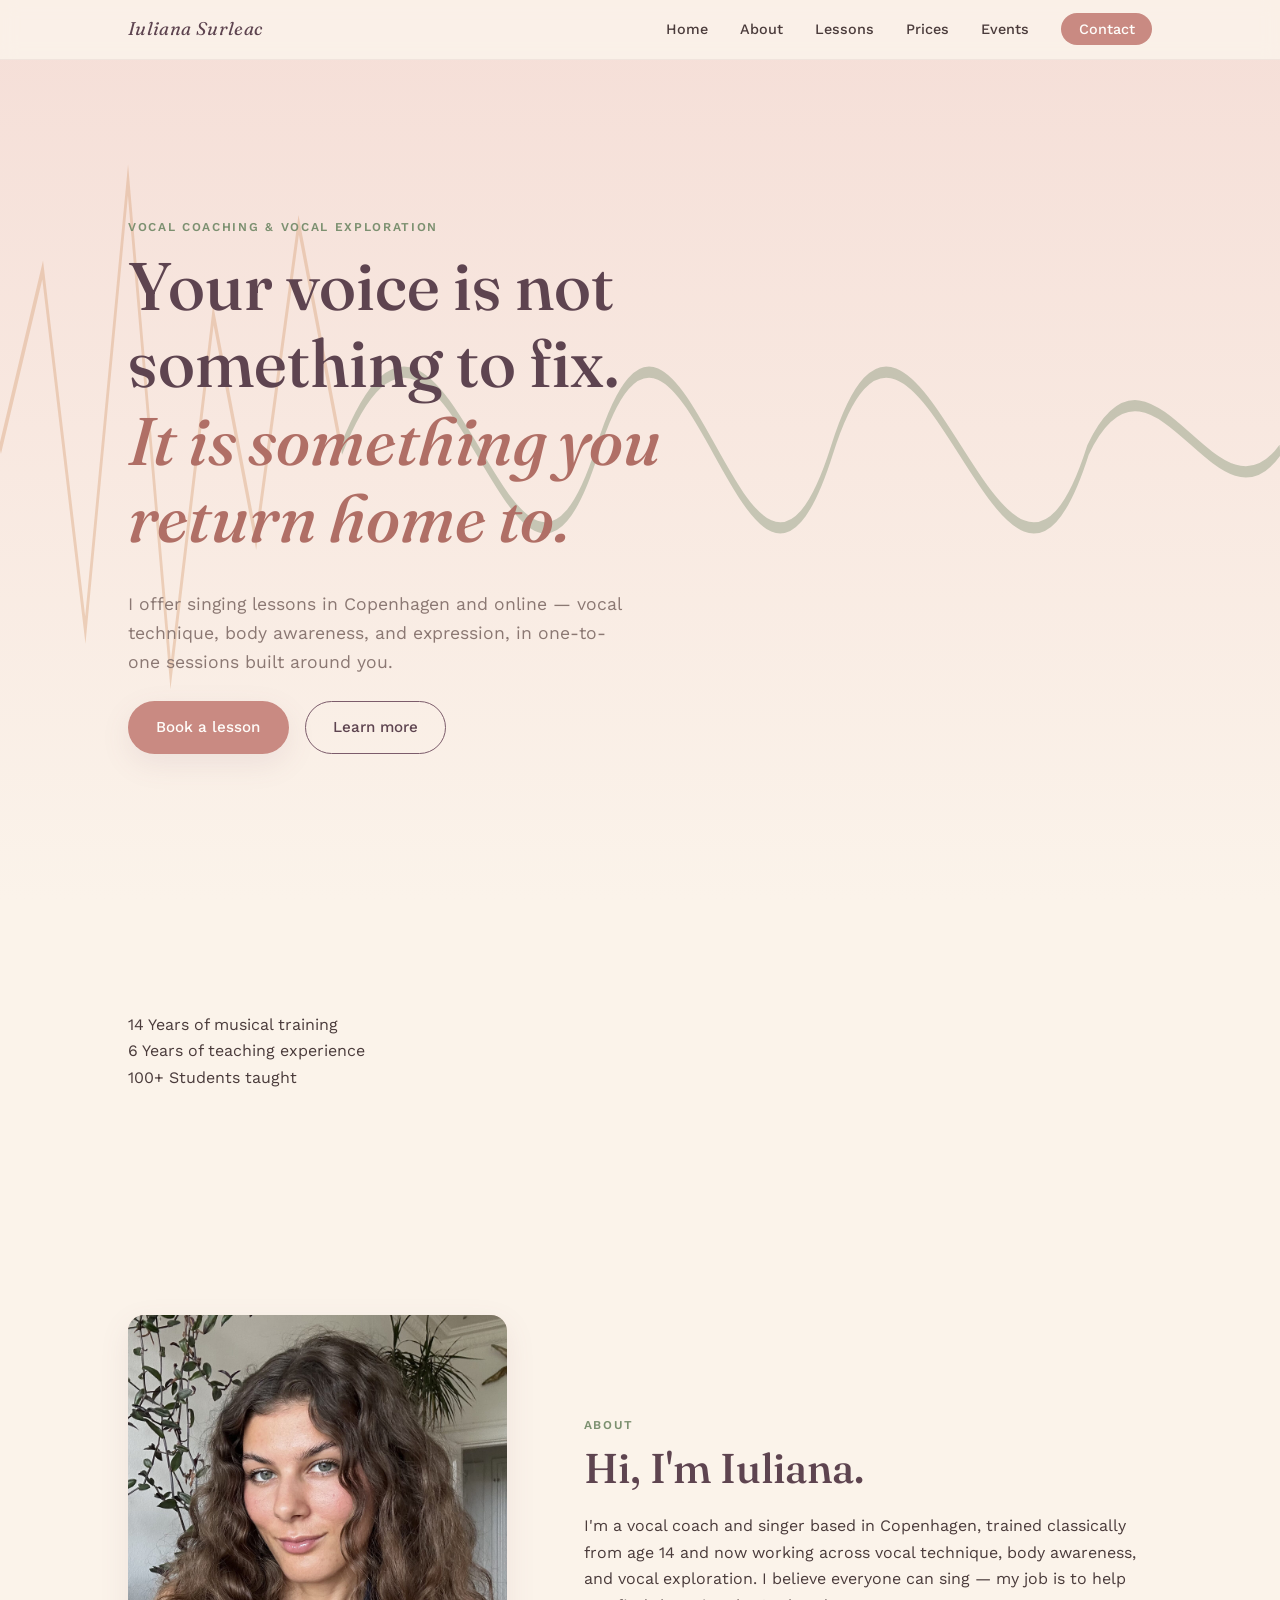
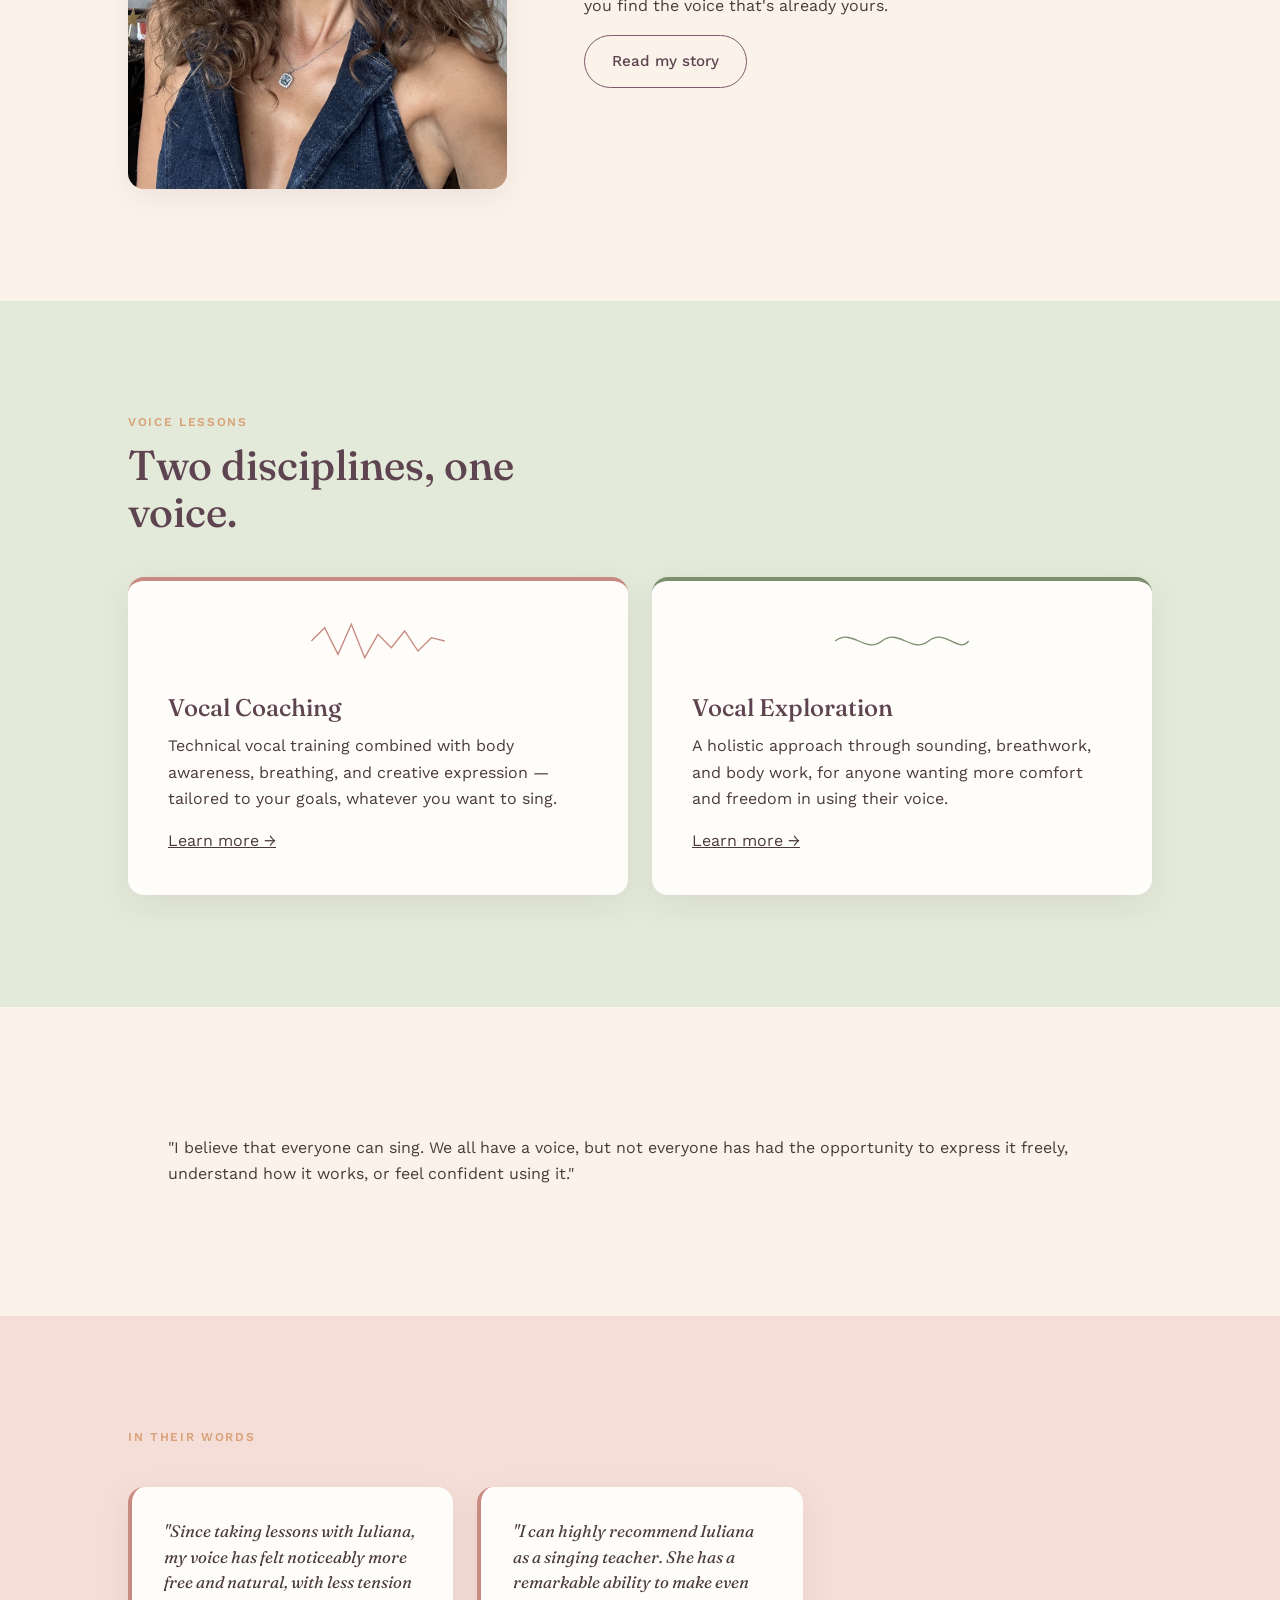
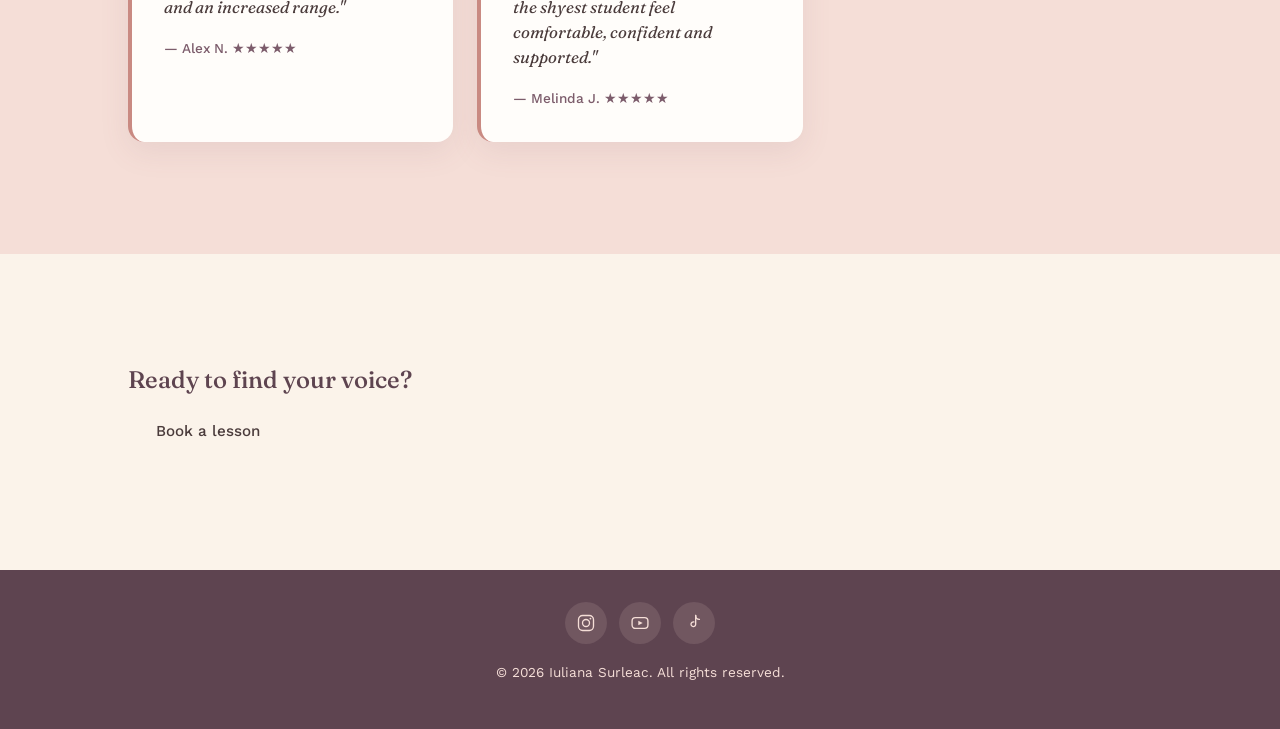
==== commit 8f521ccc: "Revise HTML structure and content for clarity Updated title and meta description for better clarity " ====
--- a/index.html
+++ b/index.html
@@ -3,8 +3,8 @@
 <head>
 <meta charset="UTF-8">
 <meta name="viewport" content="width=device-width, initial-scale=1.0">
-<title>Iuliana Surleac — Vocal Coaching &amp; Vocal Exploration</title>
-<meta name="description" content="Vocal coaching and vocal exploration & healing lessons with Iuliana Surleac — online and in person, Copenhagen.">
+<title>Iuliana Surleac — Vocal Coaching in Copenhagen &amp; Online</title>
+<meta name="description" content="Vocal coaching and vocal exploration lessons with Iuliana Surleac in Copenhagen and online.">
 <link rel="preconnect" href="https://fonts.googleapis.com">
 <link rel="preconnect" href="https://fonts.gstatic.com" crossorigin>
 <link href="https://fonts.googleapis.com/css2?family=Fraunces:ital,opsz,wght@0,9..144,300;0,9..144,500;0,9..144,600;1,9..144,400;1,9..144,500&family=Work+Sans:wght@300;400;500;600&display=swap" rel="stylesheet">
@@ -16,22 +16,21 @@
 
 <header class="site-header">
   <nav class="nav" aria-label="Primary">
-    <a href="#top" class="nav__mark">Iuliana Surleac</a>
+    <a href="index.html" class="nav__mark">Iuliana Surleac</a>
     <button class="nav__toggle" aria-expanded="false" aria-controls="nav-links" id="navToggle">
       <span></span><span></span><span></span>
       <span class="sr-only">Menu</span>
     </button>
     <ul class="nav__links" id="nav-links">
-      <li><a href="#about">About</a></li>
-      <li><a href="#lessons">Lessons</a></li>
-      <li><a href="#prices">Prices</a></li>
-      <li><a href="#testimonials">Testimonials</a></li>
-      <li><a href="#events">Events</a></li>
-      <li><a href="#contact" class="nav__cta">Book a lesson</a></li>
+      <li><a href="index.html">Home</a></li>
+      <li><a href="about.html">About</a></li>
+      <li><a href="lessons.html">Lessons</a></li>
+      <li><a href="prices.html">Prices</a></li>
+      <li><a href="events.html">Events</a></li>
+      <li><a href="contact.html" class="nav__cta">Contact</a></li>
     </ul>
   </nav>
 </header>
-
 <main id="main">
 
   <!-- HERO -->
@@ -45,43 +44,51 @@
     <div class="hero__inner">
       <p class="eyebrow">Vocal coaching &amp; vocal exploration</p>
       <h1 class="hero__title">Your voice is not something to fix.<br><em>It is something you return home to.</em></h1>
-      <p class="hero__lede">A space where vocal technique, body awareness and expression come together. Individual lessons in Copenhagen and online.</p>
+      <p class="hero__lede">I offer singing lessons in Copenhagen and online — vocal technique, body awareness, and expression, in one-to-one sessions built around you.</p>
       <div class="hero__actions">
-        <a href="#contact" class="btn btn--primary">Book a lesson</a>
-        <a href="#lessons" class="btn btn--ghost">Learn more</a>
+        <a href="contact.html" class="btn btn--primary">Book a lesson</a>
+        <a href="lessons.html" class="btn btn--ghost">Learn more</a>
       </div>
     </div>
   </section>
 
-  <!-- ABOUT -->
-  <section class="about" id="about">
+  <!-- STATS -->
+  <section class="stats">
+    <div class="section-inner stats__grid">
+      <div class="stats__item">
+        <span class="stats__number">14</span>
+        <span class="stats__label">Years of musical training</span>
+      </div>
+      <div class="stats__item">
+        <span class="stats__number">6</span>
+        <span class="stats__label">Years of teaching experience</span>
+      </div>
+      <div class="stats__item">
+        <span class="stats__number">100+</span>
+        <span class="stats__label">Students taught</span>
+      </div>
+    </div>
+  </section>
+
+  <!-- ABOUT TEASER -->
+  <section class="about">
     <div class="section-inner about__grid">
       <div class="about__portrait">
         <div class="about__portrait-frame">
-          <img src="iuliana-photo.jpg" alt="Iuliana Surleac performing" loading="lazy">
+          <img src="iuliana-photo.jpg" alt="Iuliana Surleac" loading="lazy">
         </div>
       </div>
       <div class="about__copy">
         <p class="eyebrow">About</p>
         <h2>Hi, I'm Iuliana.</h2>
-        <p>My name is Iuliana Surleac, coming from a small city in Romania named Vaslui. I started singing when I was a kid, which led me to studying music from the age of 14, after being accepted to Octav Băncilă College of Arts in Iași in 2012, and then doing my bachelor's at the National University of Music Bucharest in 2016, with Performance, Classical Singing as my main subject.</p>
-        <p>After 8 years of vocal classical training, I started teaching. Working as a vocal coach showed me that I still lacked enough information to help my students, as people came to me to sing pop music, not classical, which I didn't know much about. So this is how I found myself diving into different vocal methods — working with different coaches from Romania, buying Cheryl Porter's courses, doing a vocal coach course in Complete Vocal Technique with an Authorised Complete Vocal Technique Teacher — implementing all that I was learning into my individual lessons with my students. My desire was to help my students in the best way possible, as much as I can.</p>
-        <p>In 2024 I moved to Denmark, where I started a master's in Music Education at Rhythmic Music Conservatory in Copenhagen. There I got the opportunity to develop myself even more, working on individual projects, developing and planning. I facilitated a series of workshops called <em>Free Your Voice</em>, where the focus was put on body work rather than vocal technique, as I was supporting the idea that if the body is free, then the voice will be free as well. I also worked on a project called <em>Music for Wellbeing</em>, where I explored how music impacts our mental state and can help us deal with stress and anxiety — and how powerful voice is in this context, when used with the purpose of bringing comfort.</p>
-        <p>I also took the time to find other ways of working with voice, as I believed that one method can't fit everyone — we are so different, each with our own needs. During this time I worked and learned with the Anne Rosing Method, but also looked into Speech Level Singing, Fitzmaurice Voicework, Kristin Linklater's Vocal Method, and Paul Newham's Voice Movement Therapy, learning more about different ways and approaches to voice and vocalisation.</p>
-        <p>Eventually I looked into my role in my students' lives, as I was not sure if "vocal coach" was the best title for what I am doing. I realised that I am:</p>
-        <ul class="about__roles">
-          <li><strong>A vocal coach,</strong> as I help my students train their voices and sing whatever they want, in any manner.</li>
-          <li><strong>A teacher,</strong> as I teach my students about their voices, how they work, and how to take care of them — but also the connection with their bodies.</li>
-          <li><strong>A facilitator,</strong> as I create a space for my students to feel welcomed and safe, a place where I encourage healthy vocal expression and where we build confidence.</li>
-          <li><strong>A guide,</strong> as I guide my students back to their authentic voice — something that has always been there, but maybe hidden for different reasons. I also let them guide me, helping them based on their own needs and sensations.</li>
-        </ul>
-        <p>In all these years working with voice, I've had the chance to work with different types of people and voices, with ages from 5 to 56 years old, with different levels — from beginners trying to find their voice to professionals who wanted to sharpen their skills. Everyone is welcomed as they are, because I believe that everyone can sing. We all have a voice, but not everyone has had the opportunity to express it freely, understand how it works, or feel confident using it.</p>
+        <p>I'm a vocal coach and singer based in Copenhagen, trained classically from age 14 and now working across vocal technique, body awareness, and vocal exploration. I believe everyone can sing — my job is to help you find the voice that's already yours.</p>
+        <a href="about.html" class="btn btn--ghost">Read my story</a>
       </div>
     </div>
   </section>
 
-  <!-- LESSONS -->
-  <section class="lessons" id="lessons">
+  <!-- LESSONS TEASER -->
+  <section class="lessons">
     <div class="section-inner">
       <p class="eyebrow eyebrow--on-dark">Voice lessons</p>
       <h2 class="lessons__title">Two disciplines, one voice.</h2>
@@ -92,9 +99,8 @@
             <path d="M0,30 L20,10 L40,50 L60,5 L80,55 L100,20 L120,40 L140,15 L160,45 L180,25 L200,30" />
           </svg>
           <h3>Vocal Coaching</h3>
-          <p>Lessons combine technical vocal training with body awareness, breathing, movement, imagination, and creative expression. Depending on your needs, we can work on vocal technique, confidence, musicality, performance, vocal freedom, or simply finding more comfort in your own voice.</p>
-          <p>Whether you are a beginner discovering your voice for the first time, an experienced singer wishing to refine your skills, or someone who simply loves to sing, the lessons are tailored to your individual goals and pace. Together, we will explore your voice in a healthy, sustainable, and supportive environment, where curiosity, playfulness, and authenticity are just as important as technique.</p>
-          <p class="lesson-card__for">The goal is not to become someone else's voice, but to discover your own.</p>
+          <p>Technical vocal training combined with body awareness, breathing, and creative expression — tailored to your goals, whatever you want to sing.</p>
+          <a href="lessons.html" class="lesson-card__link">Learn more →</a>
         </article>
 
         <article class="lesson-card lesson-card--healing">
@@ -102,223 +108,47 @@
             <path d="M0,30 C25,10 45,50 70,30 C95,10 115,50 140,30 C165,10 185,50 200,30" />
           </svg>
           <h3>Vocal Exploration</h3>
-          <p>This is for those who want a more holistic approach to voice, working with vocal sounding, exploration, and body work to find more comfort in using and expressing your voice freely. In a safe space, inspired by Paul Newham's Voice Movement Therapy — the idea that everything that happens in our life leaves a trace on our voice, and that the voice is also a way out — I combine my own work with sound healing, breathwork, and bodywork to support each client in their own way.</p>
-          <p>I want to help you befriend your voice and let it exist in the space.</p>
-          <p class="lesson-card__for">For anyone looking for a different way into vocal work — who feels stuck, or is looking for a safe place to express their voice and find comfort through it.</p>
+          <p>A holistic approach through sounding, breathwork, and body work, for anyone wanting more comfort and freedom in using their voice.</p>
+          <a href="lessons.html" class="lesson-card__link">Learn more →</a>
         </article>
 
       </div>
     </div>
   </section>
 
-  <!-- PRICES -->
-  <section class="prices" id="prices">
+  <!-- QUOTE -->
+  <section class="quote-block">
     <div class="section-inner">
-      <p class="eyebrow">Prices</p>
-      <h2>Lessons, priced simply.</h2>
-      <p class="prices__note">Every lesson is 50 minutes. Choose a single lesson or save with a bundle of 5 or 10 — available online or in person.</p>
-
-      <div class="prices__table" role="table">
-        <div class="prices__row prices__row--head" role="row">
-          <div class="prices__cell prices__cell--label" role="columnheader"></div>
-          <div class="prices__cell" role="columnheader">1 lesson</div>
-          <div class="prices__cell" role="columnheader">5 lessons</div>
-          <div class="prices__cell" role="columnheader">10 lessons</div>
-        </div>
-        <div class="prices__row" role="row">
-          <div class="prices__cell prices__cell--label" role="rowheader">In person</div>
-          <div class="prices__cell" role="cell" data-label="1 lesson">
-            <div class="prices__value"><span class="prices__amount">500 DKK</span></div>
-          </div>
-          <div class="prices__cell" role="cell" data-label="5 lessons">
-            <div class="prices__value">
-              <span class="prices__amount">450 DKK<span class="prices__unit">/session</span></span>
-              <span class="prices__sub">2,250 DKK total</span>
-            </div>
-          </div>
-          <div class="prices__cell" role="cell" data-label="10 lessons">
-            <div class="prices__value">
-              <span class="prices__amount">400 DKK<span class="prices__unit">/session</span></span>
-              <span class="prices__sub">4,000 DKK total</span>
-            </div>
-          </div>
-        </div>
-        <div class="prices__row" role="row">
-          <div class="prices__cell prices__cell--label" role="rowheader">Online</div>
-          <div class="prices__cell" role="cell" data-label="1 lesson">
-            <div class="prices__value">
-              <span class="prices__amount">450 DKK</span>
-              <span class="prices__sub">≈ €60</span>
-            </div>
-          </div>
-          <div class="prices__cell" role="cell" data-label="5 lessons">
-            <div class="prices__value">
-              <span class="prices__amount">400 DKK<span class="prices__unit">/session</span></span>
-              <span class="prices__sub">2,000 DKK &middot; ≈ €275 total</span>
-            </div>
-          </div>
-          <div class="prices__cell" role="cell" data-label="10 lessons">
-            <div class="prices__value">
-              <span class="prices__amount">350 DKK<span class="prices__unit">/session</span></span>
-              <span class="prices__sub">3,500 DKK &middot; ≈ €475 total</span>
-            </div>
-          </div>
-        </div>
-      </div>
-      <p class="prices__footnote">Prices apply to both Vocal Coaching and Vocal Exploration sessions. Euro amounts are approximate.</p>
+      <blockquote>"I believe that everyone can sing. We all have a voice, but not everyone has had the opportunity to express it freely, understand how it works, or feel confident using it."</blockquote>
     </div>
   </section>
 
-  <!-- TESTIMONIALS -->
-  <section class="testimonials" id="testimonials">
+  <!-- TESTIMONIAL HIGHLIGHTS -->
+  <section class="testimonials">
     <div class="section-inner">
-      <p class="eyebrow eyebrow--on-dark">Testimonials</p>
-      <h2 class="testimonials__title">In their words.</h2>
-      <div class="testimonials__grid">
+      <p class="eyebrow eyebrow--on-dark">In their words</p>
+      <div class="testimonials__grid testimonials__grid--highlights">
         <figure class="testimonial-card">
-          <blockquote>"I can highly recommend Iuliana as a singing teacher. She has a remarkable ability to make even the shyest student feel comfortable, confident and supported. She has a patient and encouraging approach with a welcoming environment where students can challenge themselves and grow. Iuliana is kind, responsive and a pleasure to work with. Her positive attitude and dedication make her an exceptional teacher."</blockquote>
-          <figcaption>— Melinda J. ★★★★★</figcaption>
-        </figure>
-        <figure class="testimonial-card">
-          <blockquote>"I started as a complete beginner and Iuliana has been a tremendous help since the beginning. She is really good at explaining the same thing in multiple ways if you don't understand it the first time. What I appreciate the most about her teaching methods is how relaxed and stress-free she is. The focus is on having fun and getting better at singing. Nothing more, nothing less. 10/10 would recommend."</blockquote>
-          <figcaption>— Nikolaj R. ★★★★★</figcaption>
-        </figure>
-        <figure class="testimonial-card">
-          <blockquote>"Since taking lessons with Iuliana, my voice has felt noticeably more free and natural, with less tension and an increased range. What I especially appreciate is how focused and individual the lessons are. She has a great ability to quickly identify what is getting in the way and work directly with it, so the lessons always feel relevant to what my voice needs in that moment. I have gained a much better understanding of my voice and how to use it more freely. I highly recommend Iuliana as a singing teacher."</blockquote>
+          <blockquote>"Since taking lessons with Iuliana, my voice has felt noticeably more free and natural, with less tension and an increased range."</blockquote>
           <figcaption>— Alex N. ★★★★★</figcaption>
         </figure>
         <figure class="testimonial-card">
-          <blockquote>"Incredibly talented and professional singing teacher with great knowledge of technique. With just a few lessons, she has made a big difference in my singing!"</blockquote>
-          <figcaption>— Lars J. ★★★★★</figcaption>
+          <blockquote>"I can highly recommend Iuliana as a singing teacher. She has a remarkable ability to make even the shyest student feel comfortable, confident and supported."</blockquote>
+          <figcaption>— Melinda J. ★★★★★</figcaption>
         </figure>
       </div>
     </div>
   </section>
 
-  <!-- EVENTS -->
-  <section class="events" id="events">
-    <div class="section-inner">
-      <p class="eyebrow">Events</p>
-      <h2>Workshops &amp; group sessions.</h2>
-      <p class="events__note">Upcoming workshops, voice circles, and other events will be announced here.</p>
-
-      <div class="events__list">
-
-        <article class="event-card event-card--featured">
-          <div class="event-card__poster">
-            <img src="breathewise-event.jpg" alt="Breathe &amp; Unwind with Iuliana — event poster" loading="lazy">
-          </div>
-          <div class="event-card__content">
-            <div class="event-card__date">
-              <span class="event-card__month">SEP</span>
-              <span class="event-card__day">11</span>
-            </div>
-            <div class="event-card__body">
-              <p class="event-card__presenter">BreatheWise presents</p>
-              <h3>Breathe &amp; Unwind with Iuliana</h3>
-              <p class="event-card__meta">Friday &middot; 18:30 &middot; Okkulturhuset LY, Enghavevej 42, 1674 Copenhagen</p>
-              <p class="event-card__price">150 DKK</p>
-              <p>An evening of breath, vibration &amp; stillness. Together, in a safe and supportive environment, we'll return home to the body, loosen the mind's grip, and create space to simply be — moving through body, breath, vibration, and stillness, with wearables from BreatheWise.</p>
-
-              <details class="event-card__details">
-                <summary>Read the full description</summary>
-                <div class="event-card__full">
-                  <p>Did you know that breathwork can support stress reduction and nervous system regulation, anxiety management, emotional regulation, attention and mental clarity, healthy blood pressure and circulation, sleep, and so much more?</p>
-                  <p>With all these potential benefits in mind, we invite you to take a pause after a full week of work and slow down, unwind, and reconnect with yourself.</p>
-                  <p>Together, in a safe and supportive environment, we'll return home to the body, loosen the mind's grip, and create space to simply be. For one hour, you'll be guided through practices designed to help you feel more grounded, connected, and held.</p>
-                  <p>The session moves through four pillars of embodied regulation:</p>
-                  <p><strong>BODY 🧘🏼‍♂️</strong><br>We begin with gentle stretching to warm up and release tension, creating more space and ease in the body for what follows.</p>
-                  <p><strong>BREATH 💨</strong><br>We slowly bring our awareness to our natural breath and explore different breathing patterns, allowing the breath to become a tool for grounding and relaxation. We're going to introduce and use BreatheWise devices for this part.</p>
-                  <p><strong>VIBRATION 🌀</strong><br>To create even more comfort and connection within, we'll explore the natural vibrations of our voices through gentle humming and chanting, allowing the sound to travel through the body.</p>
-                  <p><strong>STILLNESS ✨</strong><br>We gradually come to stillness, concluding the session with a short guided meditation — a moment to settle, integrate, and simply be.</p>
-                  <p>By the end of the session, our intention is for you to feel more grounded, at peace, and connected to yourself, ready to welcome the weekend from a more relaxed and embodied state.</p>
-                  <p>You'll be welcomed by the founders, Carl &amp; Lars, who'll let you into the BreatheWise world, while the session itself is facilitated by Iuliana.</p>
-                  <p>🗓️ 11 September 2026 &nbsp; ⌚️ 18:30 &nbsp; 📍 Okkulturhuset LY, Enghavevej 42, 1674 Copenhagen</p>
-                  <p class="event-card__facilitator-title">About the facilitator</p>
-                  <p>Iuliana is a trained musician and vocal coach who began her journey with the voice, breath, and body 14 years ago. Her understanding of breathing began through her musical training, long before she discovered the deeper connection between breath, the nervous system, and emotional regulation.</p>
-                  <p>She recently completed her Master's degree at the Rhythmic Music Conservatory in Copenhagen, where she immersed herself in the relationship between music and wellbeing. Throughout her studies, she explored different approaches to body awareness, breath, vocalisation, and embodied expression through a variety of projects and practices.</p>
-                  <p>Alongside this work, Iuliana has been developing her own breathwork practice for the past three years, exploring and experiencing different breathing techniques and their effects on the body, mind, and emotional state.</p>
-                  <p>She brings together her knowledge of anatomy, breath, body awareness, and emotional connection to create spaces where people can slow down, reconnect with themselves, and feel safe, held, and seen.</p>
-                </div>
-              </details>
-
-              <form class="event-signup" method="POST" action="mailto:surleac.iuliana@gmail.com" enctype="text/plain">
-                <!-- Opens the visitor's email client with their address pre-filled — no backend needed. -->
-                <input type="hidden" name="Event" value="Breathe & Unwind with Iuliana — 11 September 2026">
-                <label for="event-email" class="sr-only">Your email</label>
-                <input type="email" id="event-email" name="Email" placeholder="Your email" required>
-                <button type="submit" class="btn btn--primary">Sign me up</button>
-              </form>
-            </div>
-          </div>
-        </article>
-
-      </div>
-    </div>
-  </section>
-
-
-  <!-- CONTACT / BOOKING -->
-  <section class="contact" id="contact">
-    <div class="section-inner contact__grid">
-      <div class="contact__intro">
-        <p class="eyebrow">Booking &amp; contact</p>
-        <h2>Ready to start?</h2>
-        <p>Send a message with a bit about your voice and what you're hoping to work on, and I'll get back to you to find a time.</p>
-        <ul class="contact__details">
-          <li><strong>Email</strong><br><a href="mailto:surleac.iuliana@gmail.com">surleac.iuliana@gmail.com</a></li>
-          <li><strong>Location</strong><br>Copenhagen, Denmark — in-person sessions by appointment</li>
-        </ul>
-
-        <div class="social-links">
-          <a href="https://www.instagram.com/voicewithiuliana/" class="social-links__item" target="_blank" rel="noopener noreferrer" aria-label="Instagram">
-            <svg viewBox="0 0 24 24" aria-hidden="true"><rect x="3" y="3" width="18" height="18" rx="5" fill="none" stroke="currentColor" stroke-width="1.6"/><circle cx="12" cy="12" r="4.2" fill="none" stroke="currentColor" stroke-width="1.6"/><circle cx="17.3" cy="6.7" r="1.1" fill="currentColor"/></svg>
-          </a>
-          <a href="https://www.youtube.com/@isjudyhere" class="social-links__item" target="_blank" rel="noopener noreferrer" aria-label="YouTube">
-            <svg viewBox="0 0 24 24" aria-hidden="true"><rect x="2.5" y="5.5" width="19" height="13" rx="4" fill="none" stroke="currentColor" stroke-width="1.6"/><path d="M10 9.2 L15.2 12 L10 14.8 Z" fill="currentColor"/></svg>
-          </a>
-          <a href="https://www.tiktok.com/@voicewithiuliana" class="social-links__item" target="_blank" rel="noopener noreferrer" aria-label="TikTok">
-            <svg viewBox="0 0 24 24" aria-hidden="true"><path d="M14 3v10.5a2.8 2.8 0 1 1-2.2-2.74" fill="none" stroke="currentColor" stroke-width="1.6" stroke-linecap="round"/><path d="M14 3c0 2.6 2 4.6 4.5 4.7" fill="none" stroke="currentColor" stroke-width="1.6" stroke-linecap="round"/></svg>
-          </a>
-        </div>
-      </div>
-
-      <form class="contact__form" id="bookingForm" method="POST" action="mailto:surleac.iuliana@gmail.com" enctype="text/plain">
-        <!-- This form opens the visitor's email client with the fields pre-filled — no backend or cost required. -->
-        <div class="form-row">
-          <label for="name">Name</label>
-          <input type="text" id="name" name="Name" required>
-        </div>
-        <div class="form-row">
-          <label for="email">Email</label>
-          <input type="email" id="email" name="Email" required>
-        </div>
-        <div class="form-row">
-          <label for="lessonType">Interested in</label>
-          <select id="lessonType" name="Interested in">
-            <option>Vocal Coaching</option>
-            <option>Vocal Exploration</option>
-            <option>Not sure yet</option>
-          </select>
-        </div>
-        <div class="form-row">
-          <label for="format">Format</label>
-          <select id="format" name="Format">
-            <option>Online</option>
-            <option>In person</option>
-          </select>
-        </div>
-        <div class="form-row">
-          <label for="message">Message</label>
-          <textarea id="message" name="Message" rows="4" required></textarea>
-        </div>
-        <button type="submit" class="btn btn--primary">Send message</button>
-      </form>
+  <!-- FINAL CTA -->
+  <section class="cta-banner">
+    <div class="section-inner cta-banner__inner">
+      <h2>Ready to find your voice?</h2>
+      <a href="contact.html" class="btn btn--on-color">Book a lesson</a>
     </div>
   </section>
 
 </main>
-
 <footer class="site-footer">
   <div class="social-links social-links--footer">
     <a href="https://www.instagram.com/voicewithiuliana/" class="social-links__item" target="_blank" rel="noopener noreferrer" aria-label="Instagram">
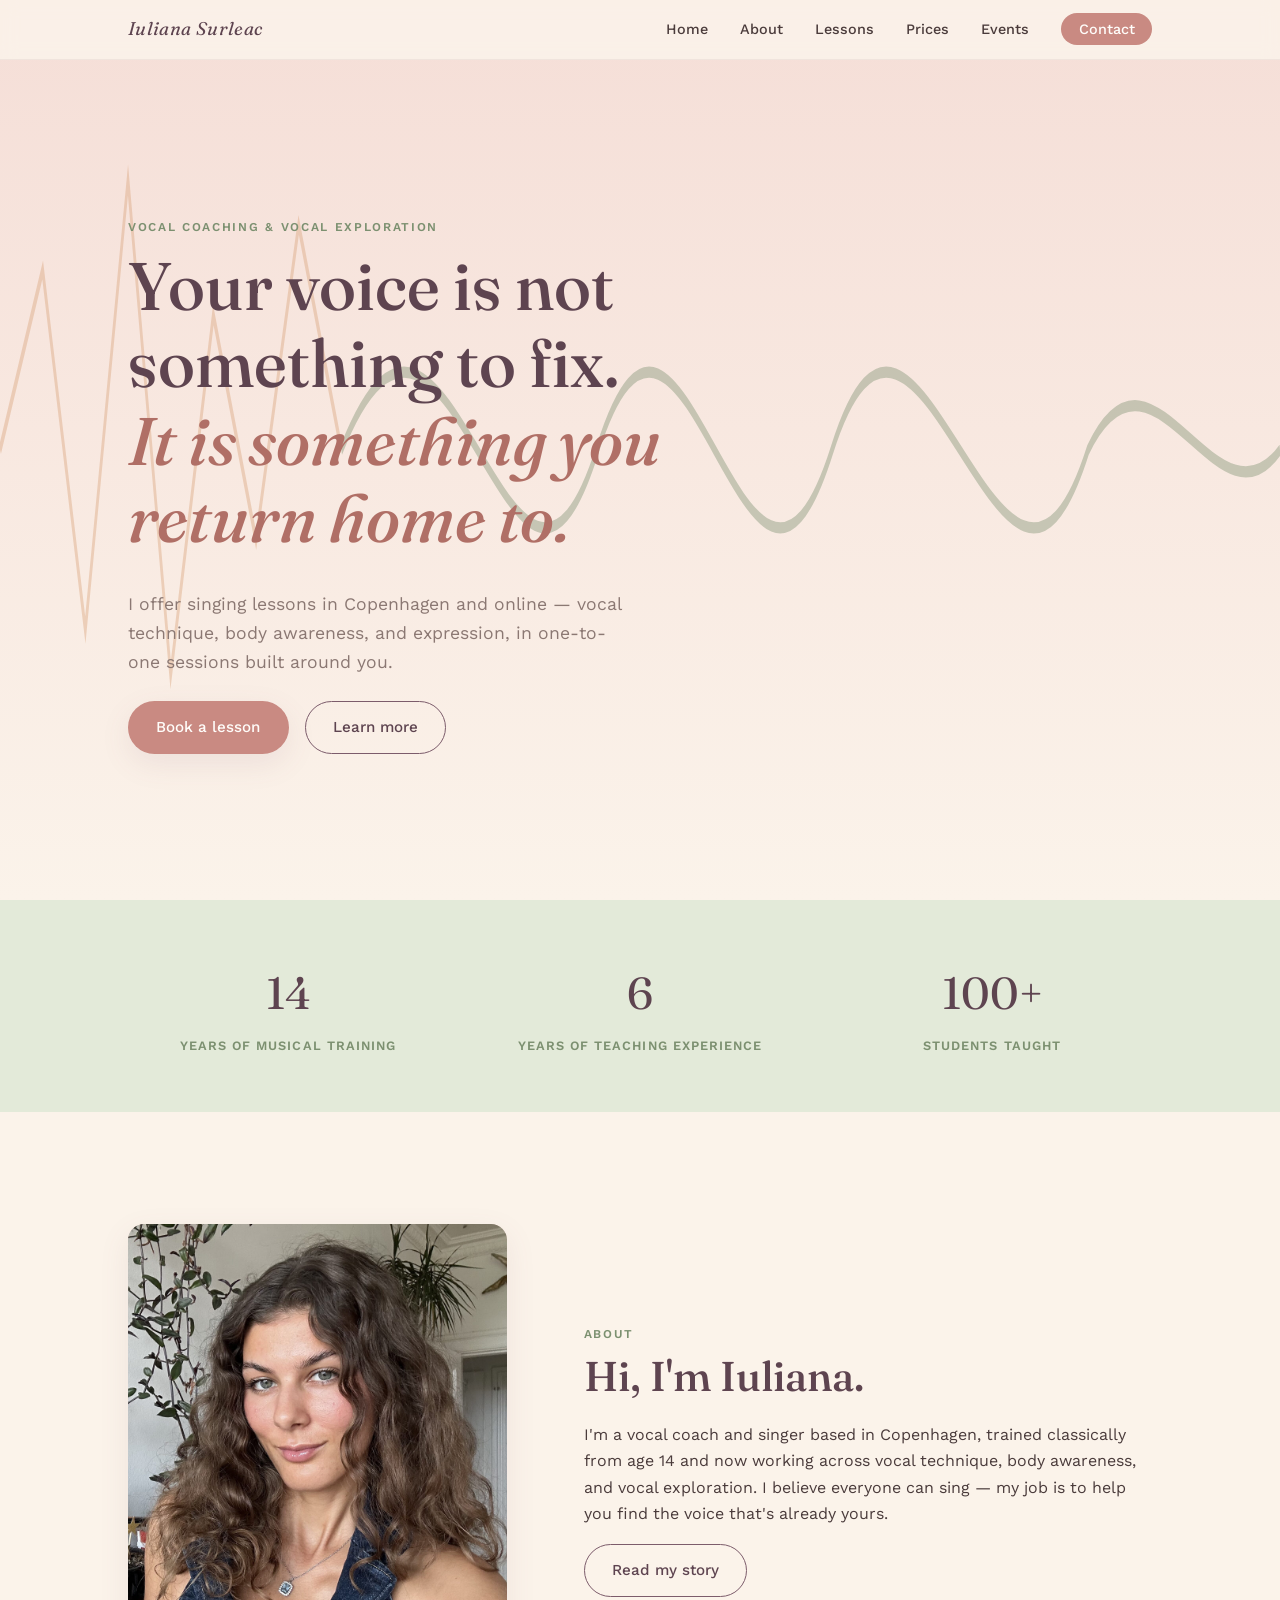
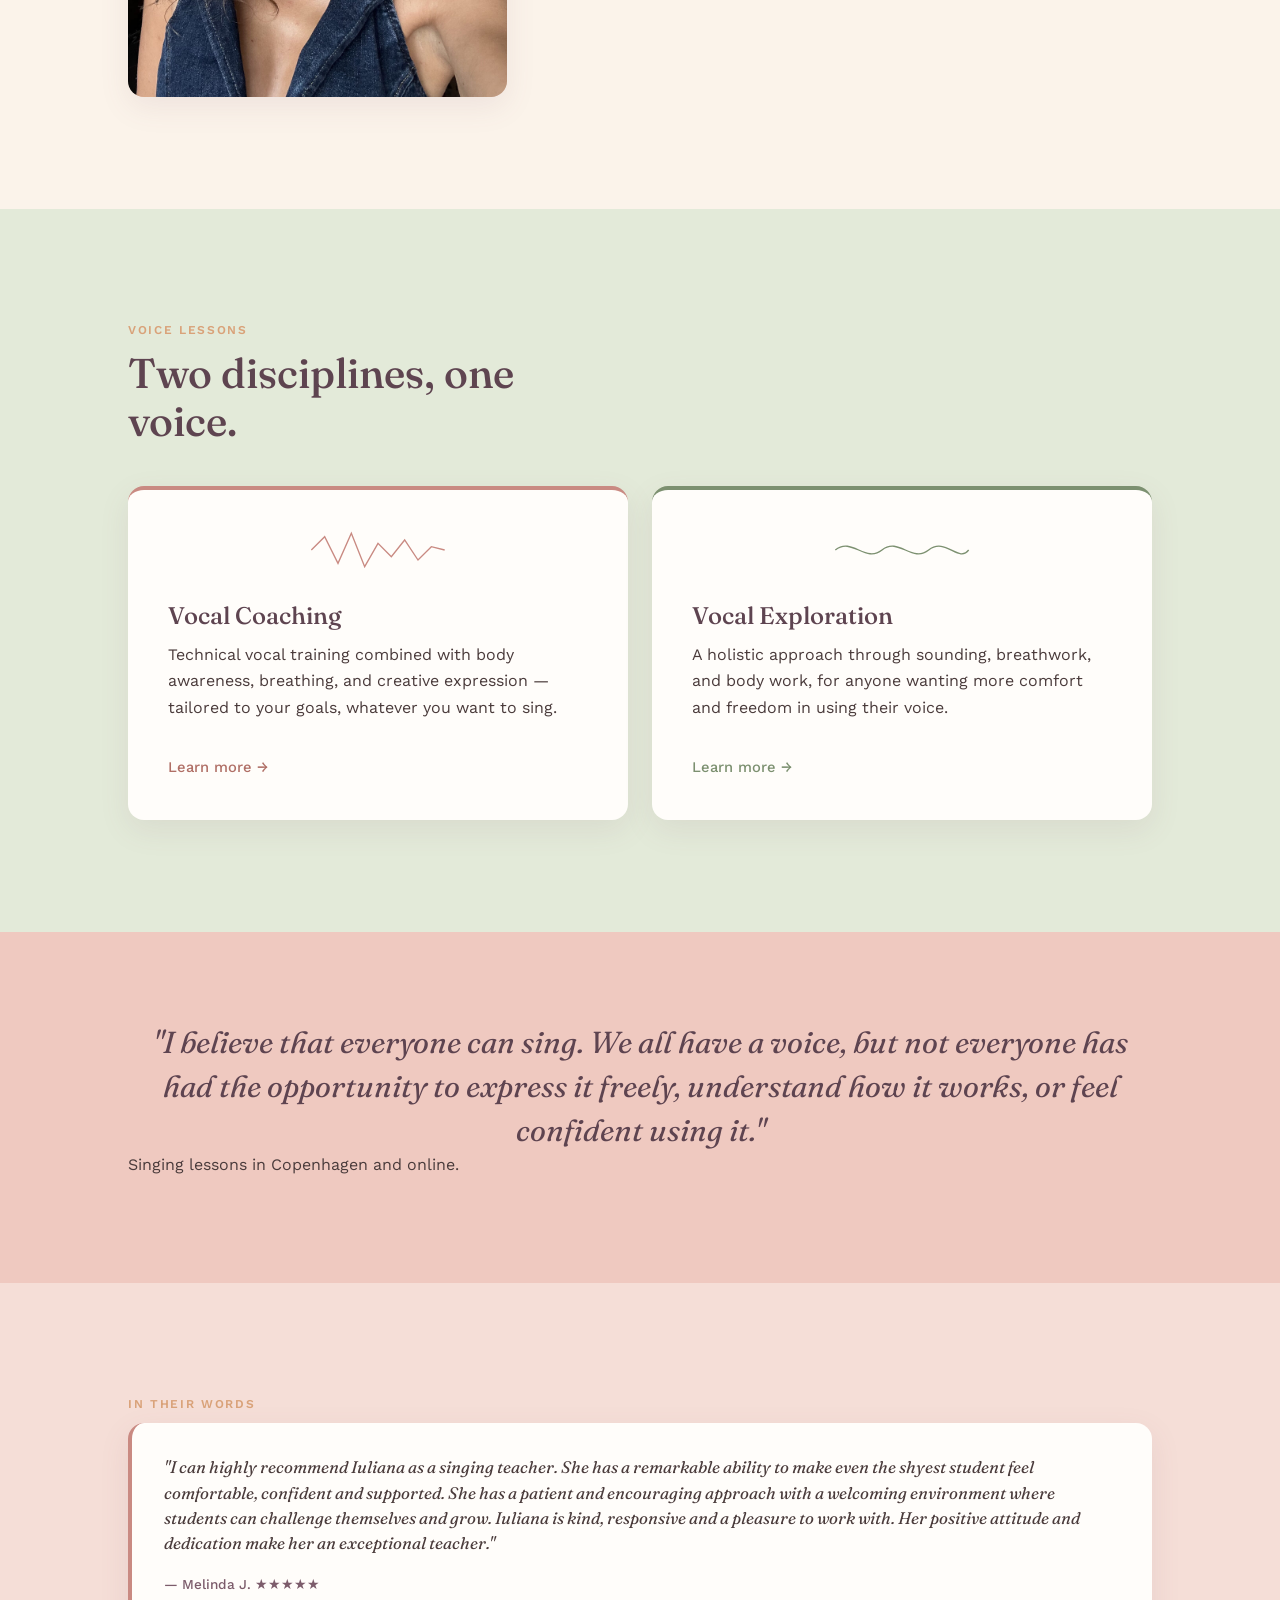
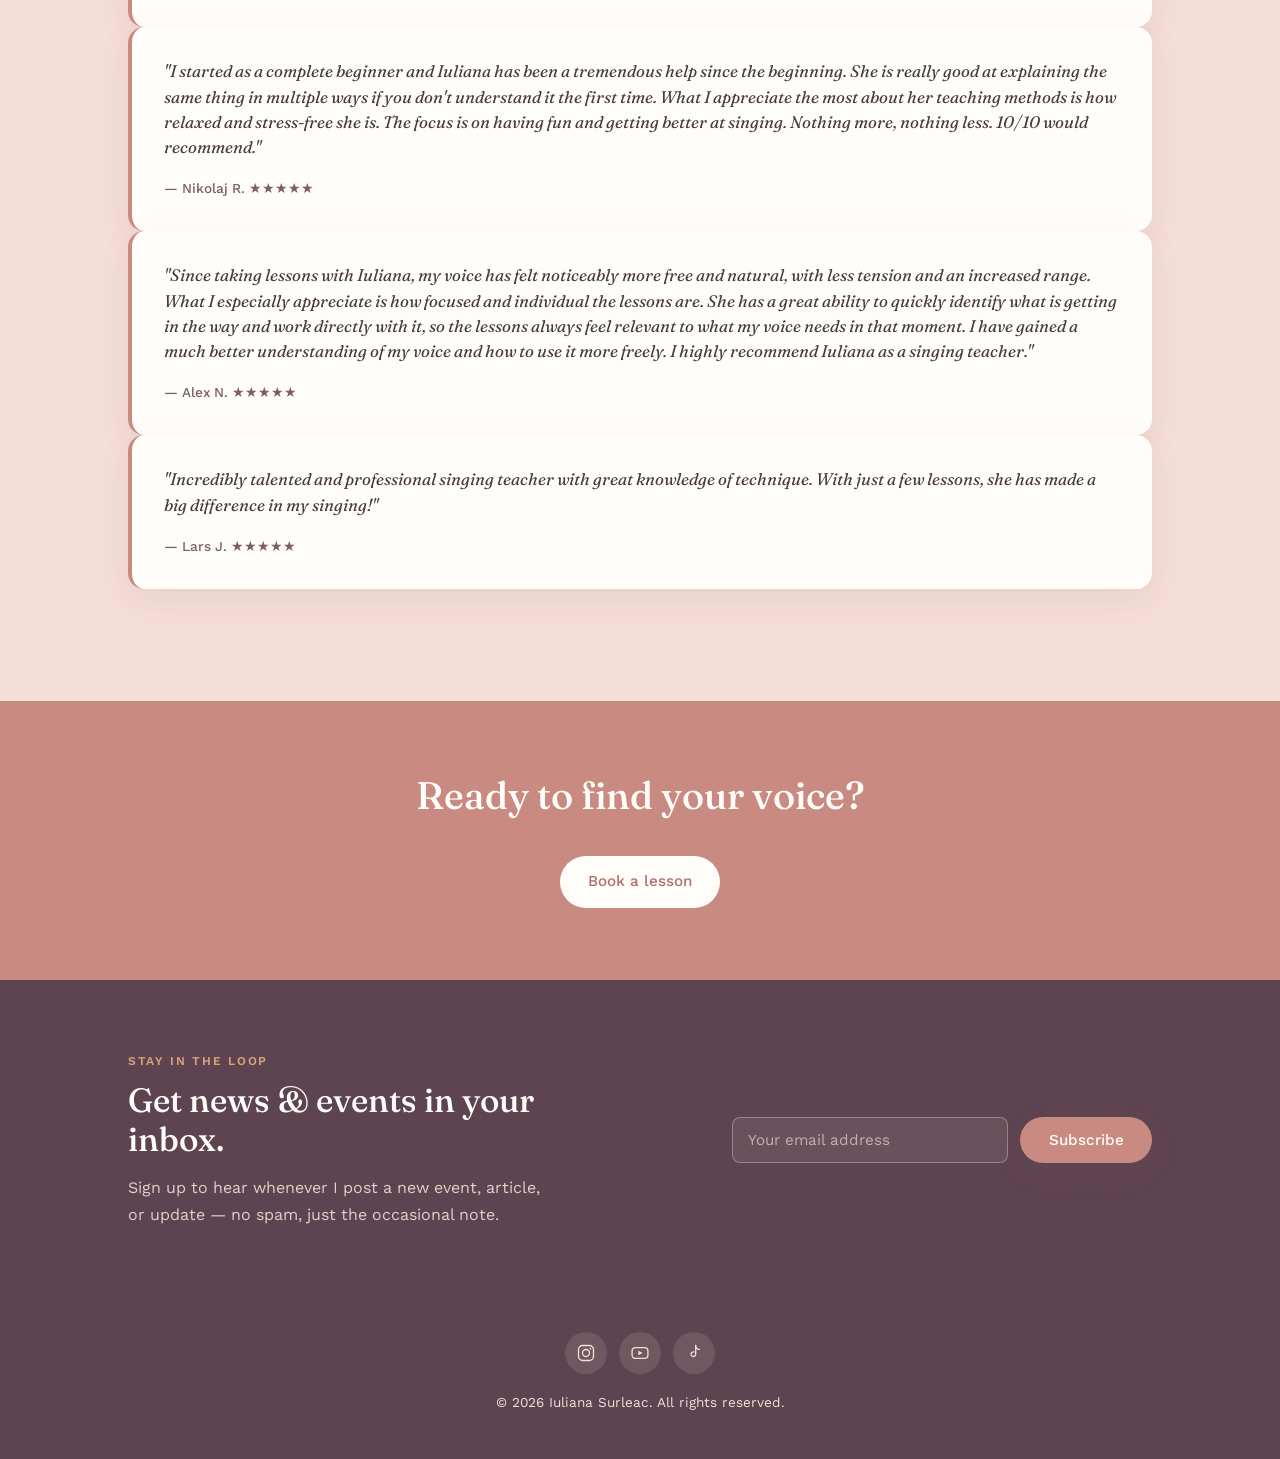
==== commit b7dd86f3: "Add newsletter section with subscription form Added a newsletter section with a subscription form fo" ====
--- a/index.html
+++ b/index.html
@@ -120,6 +120,7 @@
   <section class="quote-block">
     <div class="section-inner">
       <blockquote>"I believe that everyone can sing. We all have a voice, but not everyone has had the opportunity to express it freely, understand how it works, or feel confident using it."</blockquote>
+      <p class="quote-block__tagline">Singing lessons in Copenhagen and online.</p>
     </div>
   </section>
 
@@ -127,14 +128,22 @@
   <section class="testimonials">
     <div class="section-inner">
       <p class="eyebrow eyebrow--on-dark">In their words</p>
-      <div class="testimonials__grid testimonials__grid--highlights">
+      <div class="testimonials__scroll">
         <figure class="testimonial-card">
-          <blockquote>"Since taking lessons with Iuliana, my voice has felt noticeably more free and natural, with less tension and an increased range."</blockquote>
+          <blockquote>"I can highly recommend Iuliana as a singing teacher. She has a remarkable ability to make even the shyest student feel comfortable, confident and supported. She has a patient and encouraging approach with a welcoming environment where students can challenge themselves and grow. Iuliana is kind, responsive and a pleasure to work with. Her positive attitude and dedication make her an exceptional teacher."</blockquote>
+          <figcaption>— Melinda J. ★★★★★</figcaption>
+        </figure>
+        <figure class="testimonial-card">
+          <blockquote>"I started as a complete beginner and Iuliana has been a tremendous help since the beginning. She is really good at explaining the same thing in multiple ways if you don't understand it the first time. What I appreciate the most about her teaching methods is how relaxed and stress-free she is. The focus is on having fun and getting better at singing. Nothing more, nothing less. 10/10 would recommend."</blockquote>
+          <figcaption>— Nikolaj R. ★★★★★</figcaption>
+        </figure>
+        <figure class="testimonial-card">
+          <blockquote>"Since taking lessons with Iuliana, my voice has felt noticeably more free and natural, with less tension and an increased range. What I especially appreciate is how focused and individual the lessons are. She has a great ability to quickly identify what is getting in the way and work directly with it, so the lessons always feel relevant to what my voice needs in that moment. I have gained a much better understanding of my voice and how to use it more freely. I highly recommend Iuliana as a singing teacher."</blockquote>
           <figcaption>— Alex N. ★★★★★</figcaption>
         </figure>
         <figure class="testimonial-card">
-          <blockquote>"I can highly recommend Iuliana as a singing teacher. She has a remarkable ability to make even the shyest student feel comfortable, confident and supported."</blockquote>
-          <figcaption>— Melinda J. ★★★★★</figcaption>
+          <blockquote>"Incredibly talented and professional singing teacher with great knowledge of technique. With just a few lessons, she has made a big difference in my singing!"</blockquote>
+          <figcaption>— Lars J. ★★★★★</figcaption>
         </figure>
       </div>
     </div>
@@ -145,6 +154,24 @@
     <div class="section-inner cta-banner__inner">
       <h2>Ready to find your voice?</h2>
       <a href="contact.html" class="btn btn--on-color">Book a lesson</a>
+    </div>
+  </section>
+
+  <!-- NEWSLETTER -->
+  <section class="newsletter" id="newsletter">
+    <div class="section-inner newsletter__inner">
+      <div class="newsletter__copy">
+        <p class="eyebrow eyebrow--on-dark">Stay in the loop</p>
+        <h2>Get news &amp; events in your inbox.</h2>
+        <p>Sign up to hear whenever I post a new event, article, or update — no spam, just the occasional note.</p>
+      </div>
+      <form class="newsletter__form" method="POST" action="mailto:surleac.iuliana@gmail.com" enctype="text/plain">
+        <!-- Opens the visitor's email client with their address pre-filled — no backend needed. -->
+        <input type="hidden" name="Request" value="Newsletter signup">
+        <label for="newsletter-email" class="sr-only">Your email</label>
+        <input type="email" id="newsletter-email" name="Email" placeholder="Your email address" required>
+        <button type="submit" class="btn btn--primary">Subscribe</button>
+      </form>
     </div>
   </section>
 
--- a/style.css
+++ b/style.css
@@ -268,7 +268,7 @@
 .testimonials { background: var(--blush); }
 .testimonials__title { font-size: clamp(1.8rem, 3.5vw, 2.6rem); color: var(--plum-deep); }
 .testimonials__grid {
-  display: grid; grid-template-columns: repeat(3, 1fr); gap: 1.5rem; margin-top: 2.5rem;
+  display: grid; grid-template-columns: repeat(auto-fit, minmax(260px, 1fr)); gap: 1.5rem; margin-top: 2.5rem;
 }
 .testimonial-card {
   margin: 0; padding: 2rem; background: var(--white); border-radius: var(--radius); box-shadow: var(--shadow);
@@ -313,6 +313,12 @@
 }
 .event-card__poster { background: var(--blush); display: flex; justify-content: center; }
 .event-card__poster img { width: 100%; height: auto; display: block; }
+.event-card__poster--placeholder {
+  align-items: center; justify-content: center; min-height: 140px; color: var(--plum);
+  font-size: 0.85rem; font-style: italic; text-align: center; padding: 1.5rem;
+}
+.event-card__external-note { font-size: 0.85rem; color: var(--text-muted); margin-top: 1.2em; margin-bottom: 0.8em; }
+.event-card__external-note a { color: var(--rose-deep); text-decoration: underline; }
 .event-card--featured .event-card__content {
   display: grid; grid-template-columns: auto 1fr; gap: 1.75rem; padding: 2rem;
 }
@@ -345,6 +351,23 @@
   .event-card__poster img { width: auto; max-width: 380px; max-height: 560px; }
 }
 
+/* ===== Newsletter ===== */
+.newsletter { background: var(--plum-deep); color: var(--blush); }
+.newsletter__inner {
+  display: flex; align-items: center; justify-content: space-between; gap: 2rem; flex-wrap: wrap;
+  padding-top: clamp(3rem, 7vw, 4.5rem); padding-bottom: clamp(3rem, 7vw, 4.5rem);
+}
+.newsletter__copy { max-width: 42ch; }
+.newsletter__copy h2 { color: var(--white); font-size: clamp(1.6rem, 3vw, 2.1rem); }
+.newsletter__copy p:last-child { color: var(--blush); margin-bottom: 0; opacity: 0.9; }
+.newsletter__form { display: flex; gap: 0.75em; flex-wrap: wrap; flex: 0 1 420px; }
+.newsletter__form input[type="email"] {
+  flex: 1; min-width: 220px; font-family: var(--font-body); font-size: 0.95rem; padding: 0.75em 1em;
+  border: 1px solid rgba(251, 243, 234, 0.3); border-radius: var(--radius-sm); background: rgba(251, 243, 234, 0.08); color: var(--white);
+}
+.newsletter__form input[type="email"]::placeholder { color: rgba(251, 243, 234, 0.6); }
+.newsletter__form input[type="email"]:focus { outline: 2px solid var(--rose); outline-offset: 1px; }
+
 /* ===== Contact ===== */
 .contact { background: var(--sage); }
 .contact__grid {
@@ -382,6 +405,52 @@
   .contact__grid { grid-template-columns: 1fr; }
 }
 
+/* ===== Stats ===== */
+.stats { background: var(--sage); }
+.stats__grid {
+  display: grid; grid-template-columns: repeat(3, 1fr); gap: 2rem; text-align: center;
+  padding-top: clamp(2.5rem, 5vw, 3.5rem); padding-bottom: clamp(2.5rem, 5vw, 3.5rem);
+}
+.stats__item { display: flex; flex-direction: column; gap: 0.3em; }
+.stats__number { font-family: var(--font-display); font-size: clamp(2rem, 4vw, 2.8rem); color: var(--plum-deep); }
+.stats__label { font-size: 0.8rem; text-transform: uppercase; letter-spacing: 0.08em; color: var(--sage-deep); font-weight: 600; }
+
+@media (max-width: 700px) {
+  .stats__grid { grid-template-columns: 1fr; gap: 1.5rem; }
+}
+
+/* ===== Quote block ===== */
+.quote-block { background: var(--blush-deep); }
+.quote-block .section-inner { padding-top: clamp(3.5rem, 8vw, 5.5rem); padding-bottom: clamp(3.5rem, 8vw, 5.5rem); }
+.quote-block blockquote {
+  margin: 0 auto; max-width: 54ch; text-align: center;
+  font-family: var(--font-display); font-style: italic; color: var(--plum-deep);
+  font-size: clamp(1.35rem, 2.8vw, 1.9rem); line-height: 1.45;
+}
+
+/* ===== CTA banner ===== */
+.cta-banner { background: var(--rose); }
+.cta-banner__inner {
+  text-align: center; padding-top: clamp(3rem, 6vw, 4.5rem); padding-bottom: clamp(3rem, 6vw, 4.5rem);
+}
+.cta-banner h2 { color: var(--white); margin-bottom: 1em; font-size: clamp(1.7rem, 3.5vw, 2.4rem); }
+.btn--on-color { background: var(--white); color: var(--rose-deep); }
+.btn--on-color:hover { background: var(--plum-deep); color: var(--white); transform: translateY(-2px); }
+
+/* ===== Lesson card link (home teaser) ===== */
+.lesson-card__link {
+  display: inline-block; margin-top: 1.2em; color: var(--rose-deep); text-decoration: none; font-weight: 500; font-size: 0.92rem;
+}
+.lesson-card--healing .lesson-card__link { color: var(--sage-deep); }
+.lesson-card__link:hover { text-decoration: underline; }
+
+/* ===== About CTA (page) ===== */
+.about__cta { display: flex; gap: 1em; flex-wrap: wrap; margin-top: 2em; }
+
+/* ===== Lessons/Prices page extras ===== */
+.lessons__intro { max-width: 60ch; color: var(--text-dark); margin-top: -0.5em; margin-bottom: 0; }
+.lessons__cta, .prices__cta { display: flex; gap: 1em; flex-wrap: wrap; margin-top: 2.5rem; }
+
 /* ===== Footer ===== */
 .site-footer {
   background: var(--plum-deep); color: var(--blush); text-align: center; padding: 2rem var(--pad); font-size: 0.85rem;
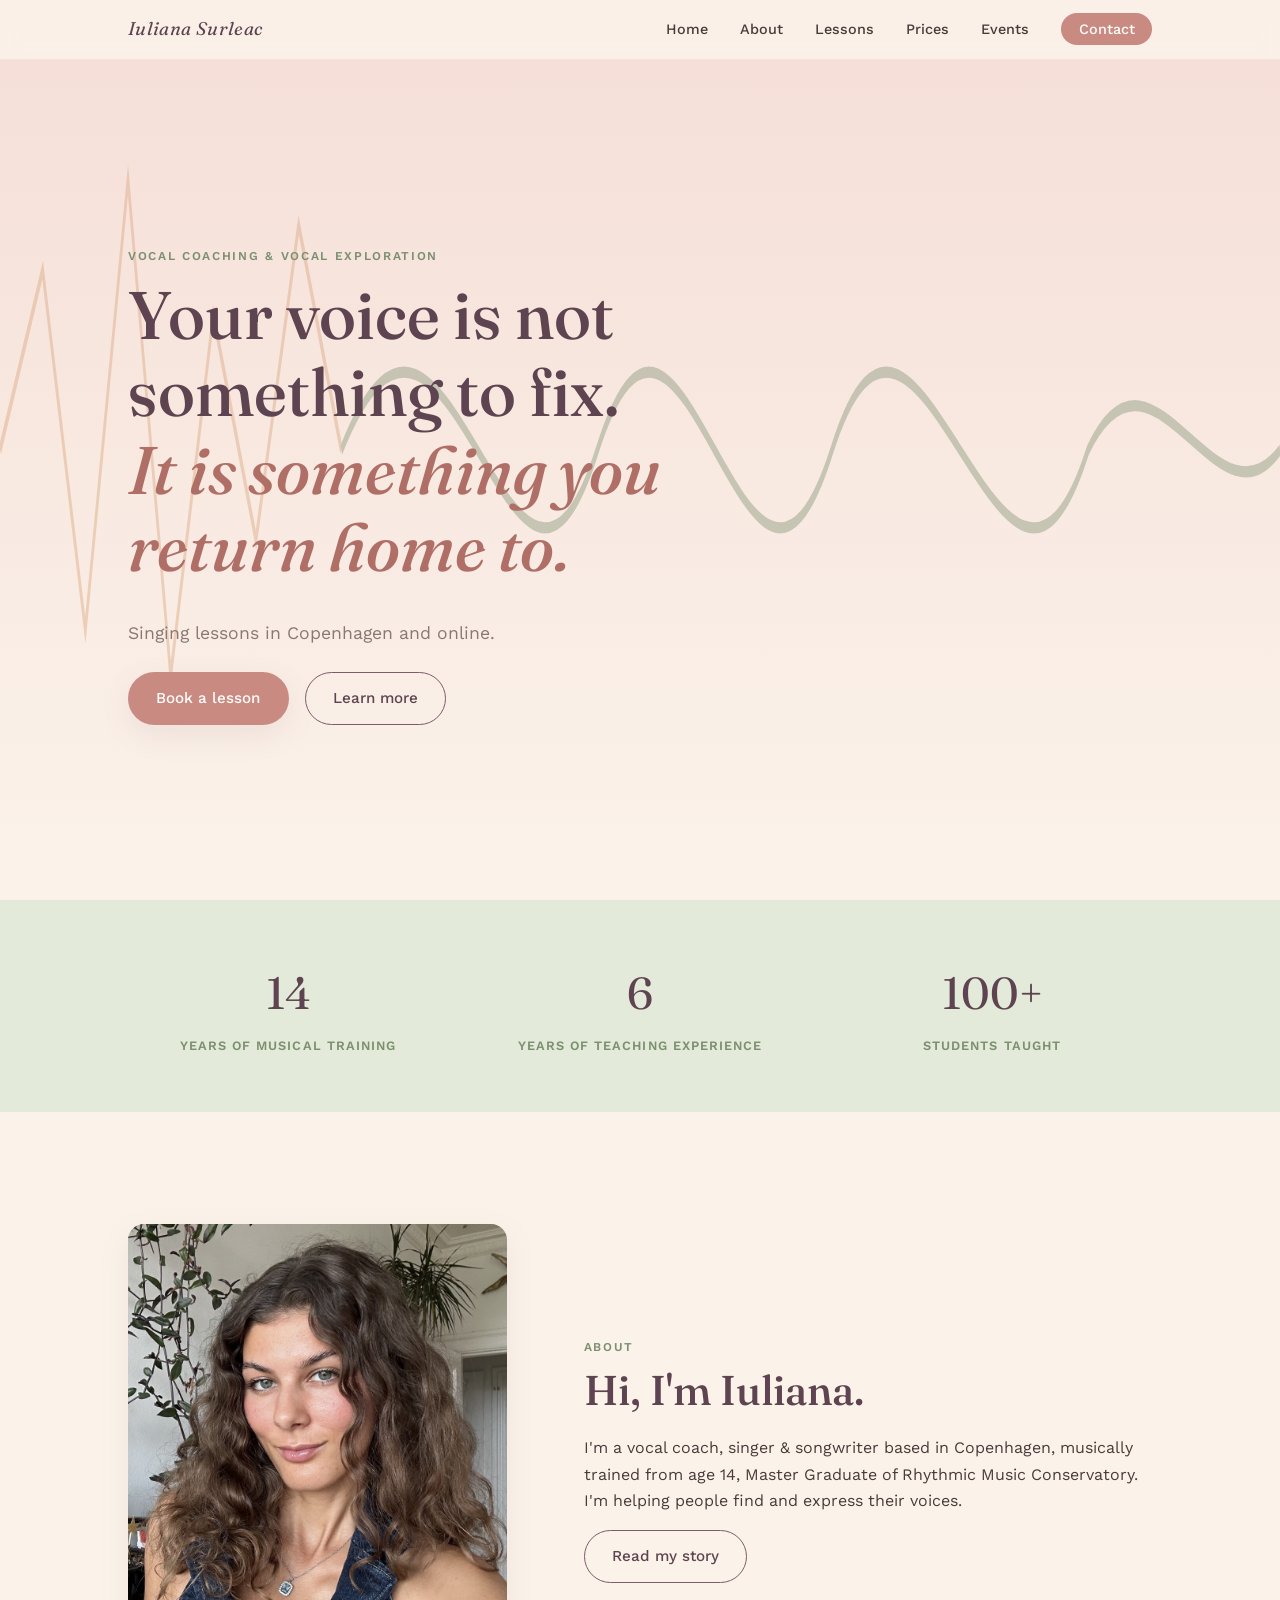
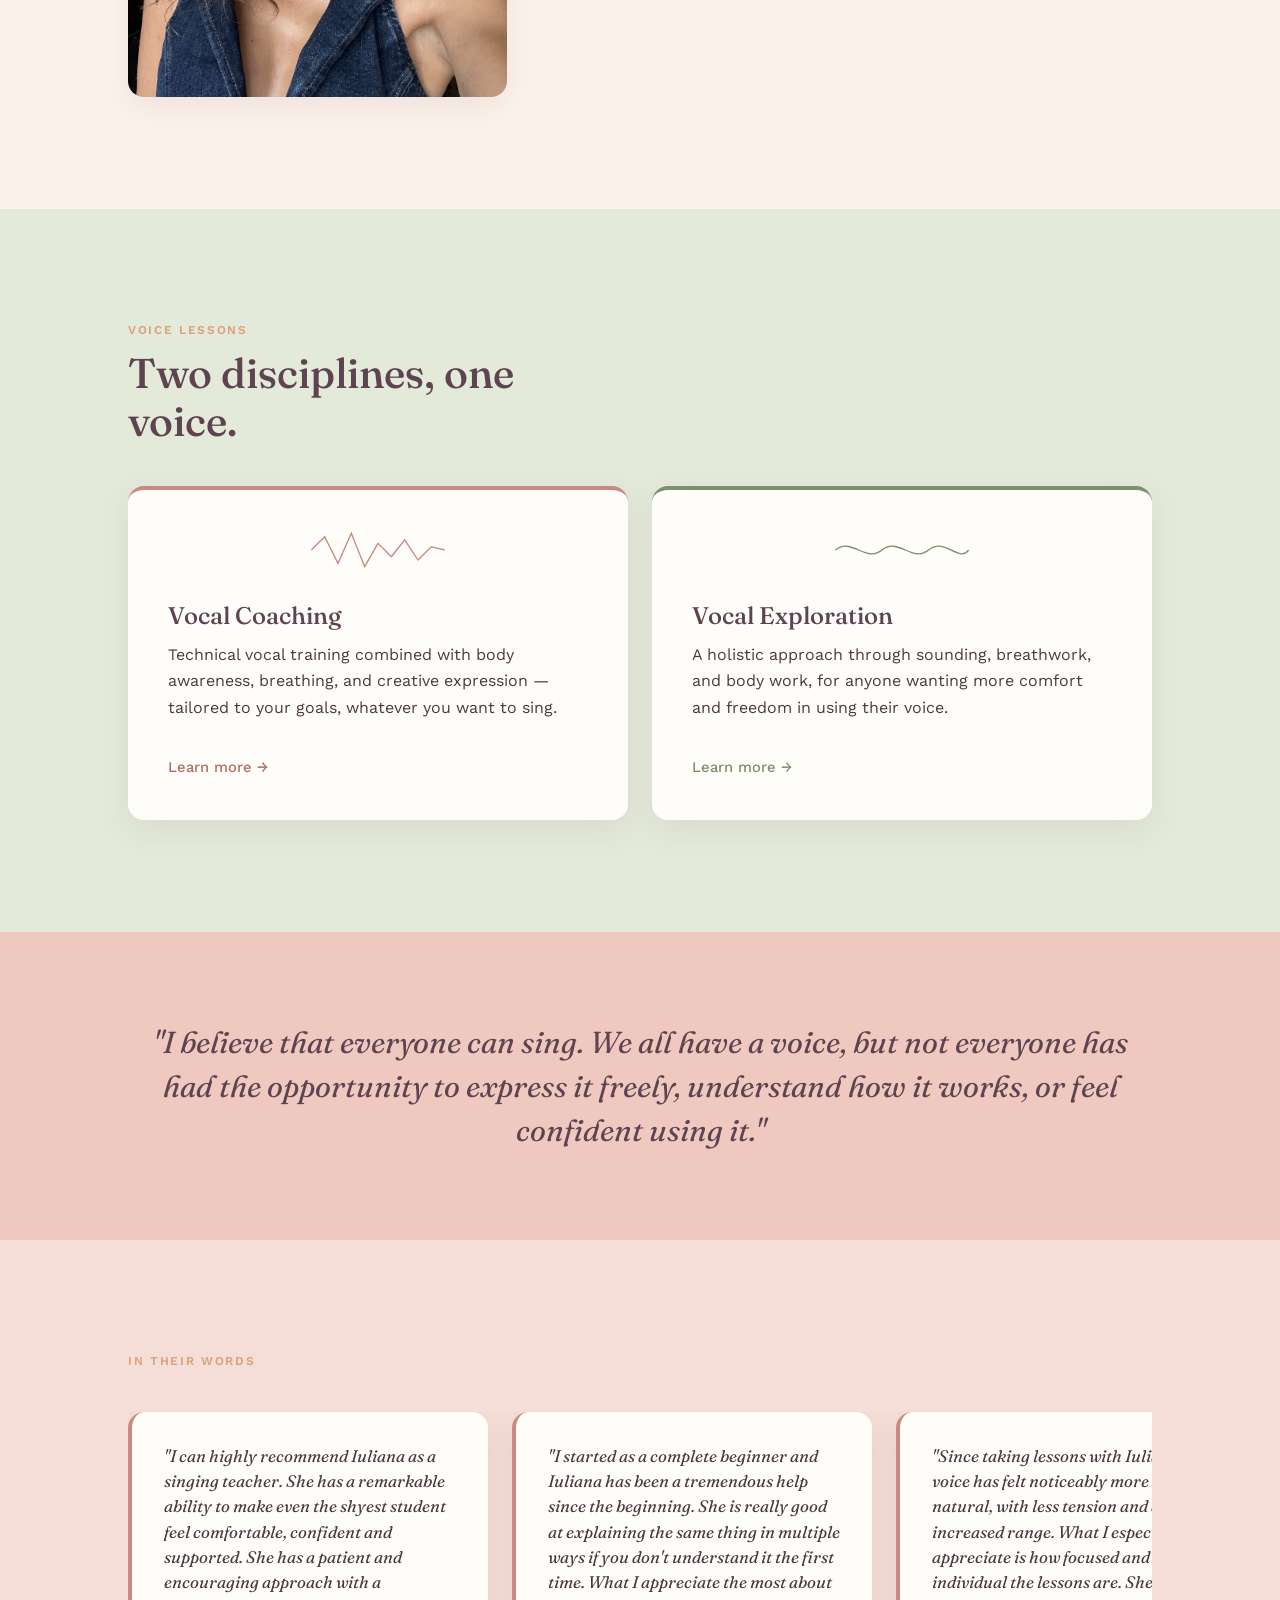
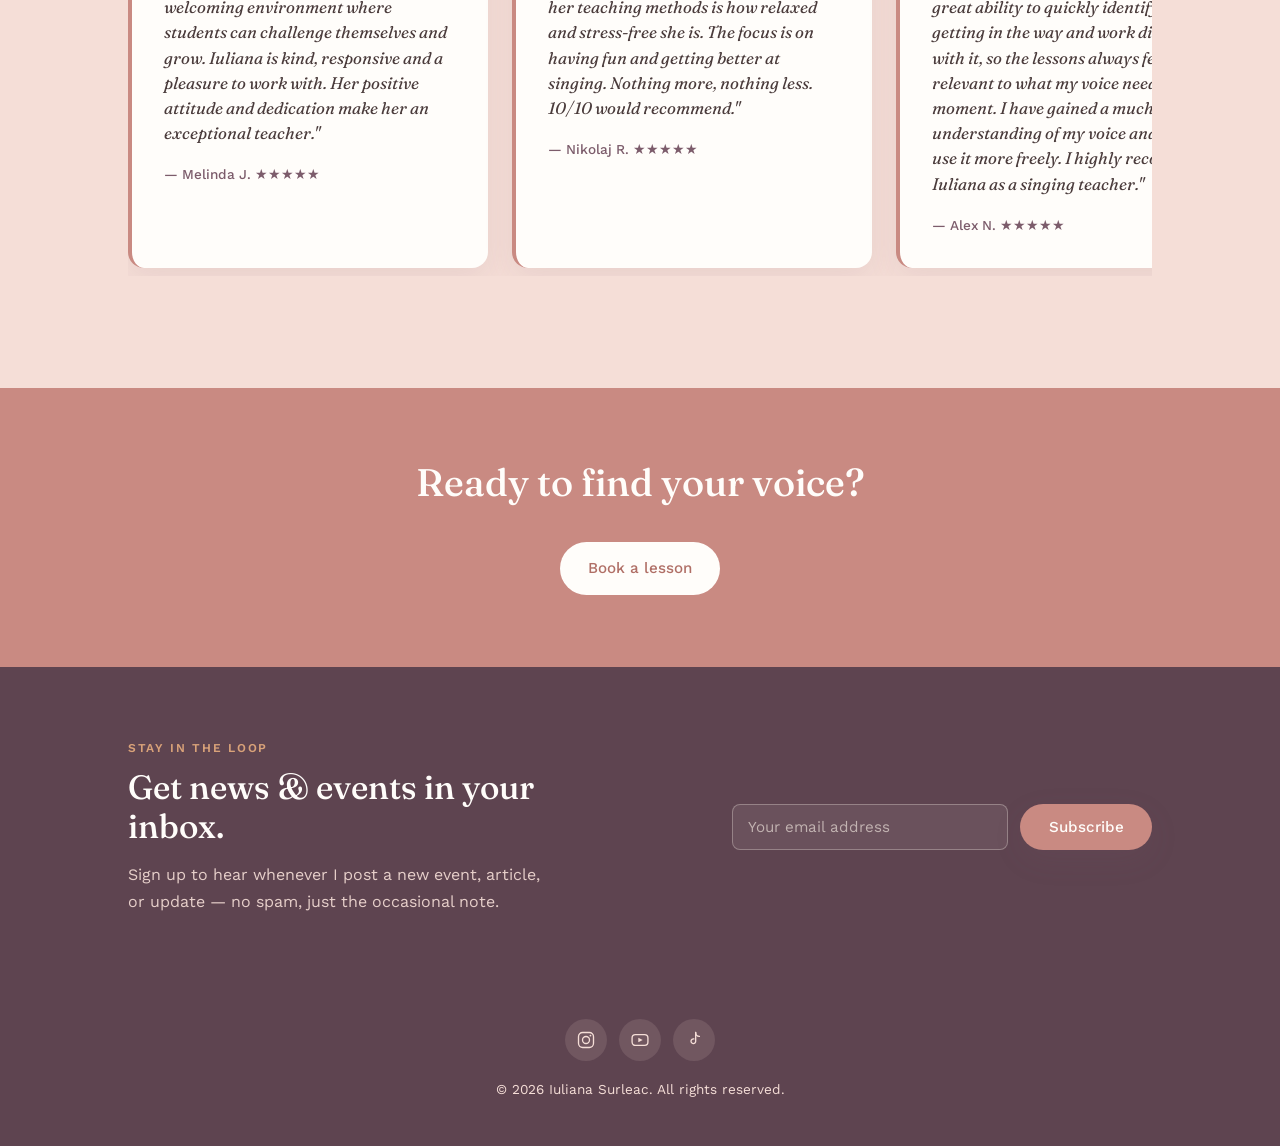
==== commit eeeb3fe7: "Revise text content in index.html" ====
--- a/index.html
+++ b/index.html
@@ -44,7 +44,7 @@
     <div class="hero__inner">
       <p class="eyebrow">Vocal coaching &amp; vocal exploration</p>
       <h1 class="hero__title">Your voice is not something to fix.<br><em>It is something you return home to.</em></h1>
-      <p class="hero__lede">I offer singing lessons in Copenhagen and online — vocal technique, body awareness, and expression, in one-to-one sessions built around you.</p>
+      <p class="hero__lede">Singing lessons in Copenhagen and online.</p>
       <div class="hero__actions">
         <a href="contact.html" class="btn btn--primary">Book a lesson</a>
         <a href="lessons.html" class="btn btn--ghost">Learn more</a>
@@ -81,7 +81,7 @@
       <div class="about__copy">
         <p class="eyebrow">About</p>
         <h2>Hi, I'm Iuliana.</h2>
-        <p>I'm a vocal coach and singer based in Copenhagen, trained classically from age 14 and now working across vocal technique, body awareness, and vocal exploration. I believe everyone can sing — my job is to help you find the voice that's already yours.</p>
+        <p>I'm a vocal coach, singer &amp; songwriter based in Copenhagen, musically trained from age 14, Master Graduate of Rhythmic Music Conservatory. I'm helping people find and express their voices.</p>
         <a href="about.html" class="btn btn--ghost">Read my story</a>
       </div>
     </div>
@@ -120,7 +120,6 @@
   <section class="quote-block">
     <div class="section-inner">
       <blockquote>"I believe that everyone can sing. We all have a voice, but not everyone has had the opportunity to express it freely, understand how it works, or feel confident using it."</blockquote>
-      <p class="quote-block__tagline">Singing lessons in Copenhagen and online.</p>
     </div>
   </section>
 
--- a/style.css
+++ b/style.css
@@ -281,6 +281,17 @@
   .testimonials__grid { grid-template-columns: 1fr; }
 }
 
+.testimonials__scroll {
+  display: flex; gap: 1.5rem; margin-top: 2.5rem; overflow-x: auto; padding-bottom: 0.5rem;
+  scroll-snap-type: x proximity; -webkit-overflow-scrolling: touch;
+}
+.testimonials__scroll .testimonial-card {
+  flex: 0 0 clamp(260px, 80vw, 360px); scroll-snap-align: start;
+}
+.testimonials__scroll::-webkit-scrollbar { height: 6px; }
+.testimonials__scroll::-webkit-scrollbar-thumb { background: var(--rose); border-radius: 999px; }
+.testimonials__scroll::-webkit-scrollbar-track { background: transparent; }
+
 /* ===== Events ===== */
 .events { background: var(--cream); }
 .events__note { max-width: 55ch; color: var(--text-muted); }
@@ -324,6 +335,13 @@
 }
 .event-card__presenter { font-size: 0.78rem; text-transform: uppercase; letter-spacing: 0.1em; color: var(--sage-deep); font-weight: 600; margin-bottom: 0.4em; }
 
+.event-card--past { opacity: 0.85; }
+.event-card--past .event-card__poster { filter: grayscale(0.5); }
+.event-card__past-badge {
+  display: inline-block; margin-left: 0.6em; padding: 0.2em 0.7em; border-radius: 999px;
+  background: var(--plum); color: var(--white); font-size: 0.7rem; letter-spacing: 0.04em; text-transform: none; font-weight: 600;
+}
+
 .event-card__details { margin-top: 1.2em; }
 .event-card__details summary {
   cursor: pointer; color: var(--rose-deep); font-weight: 500; font-size: 0.92rem; list-style: none;
@@ -427,6 +445,10 @@
   font-family: var(--font-display); font-style: italic; color: var(--plum-deep);
   font-size: clamp(1.35rem, 2.8vw, 1.9rem); line-height: 1.45;
 }
+.quote-block__tagline {
+  text-align: center; margin: 1.2em 0 0; font-size: 0.95rem; font-weight: 600;
+  letter-spacing: 0.03em; color: var(--rose-deep); text-transform: uppercase;
+}
 
 /* ===== CTA banner ===== */
 .cta-banner { background: var(--rose); }
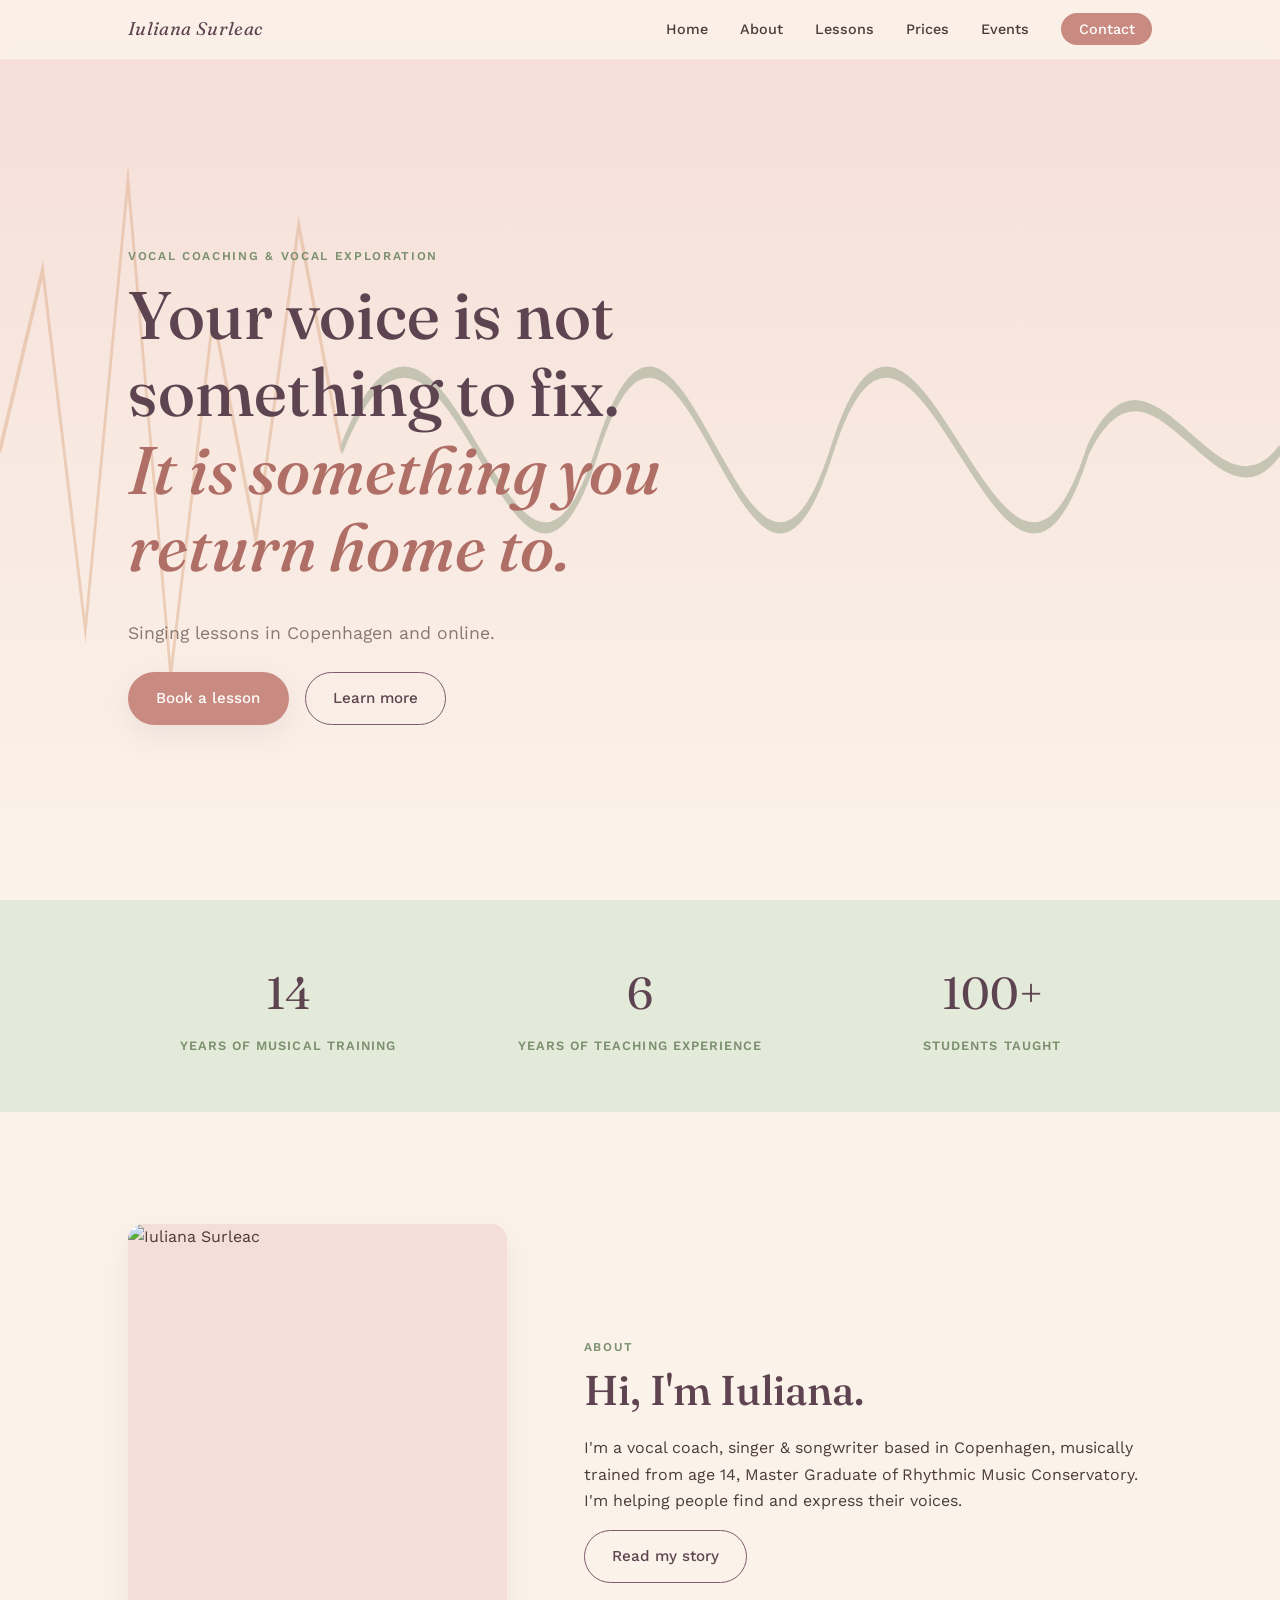
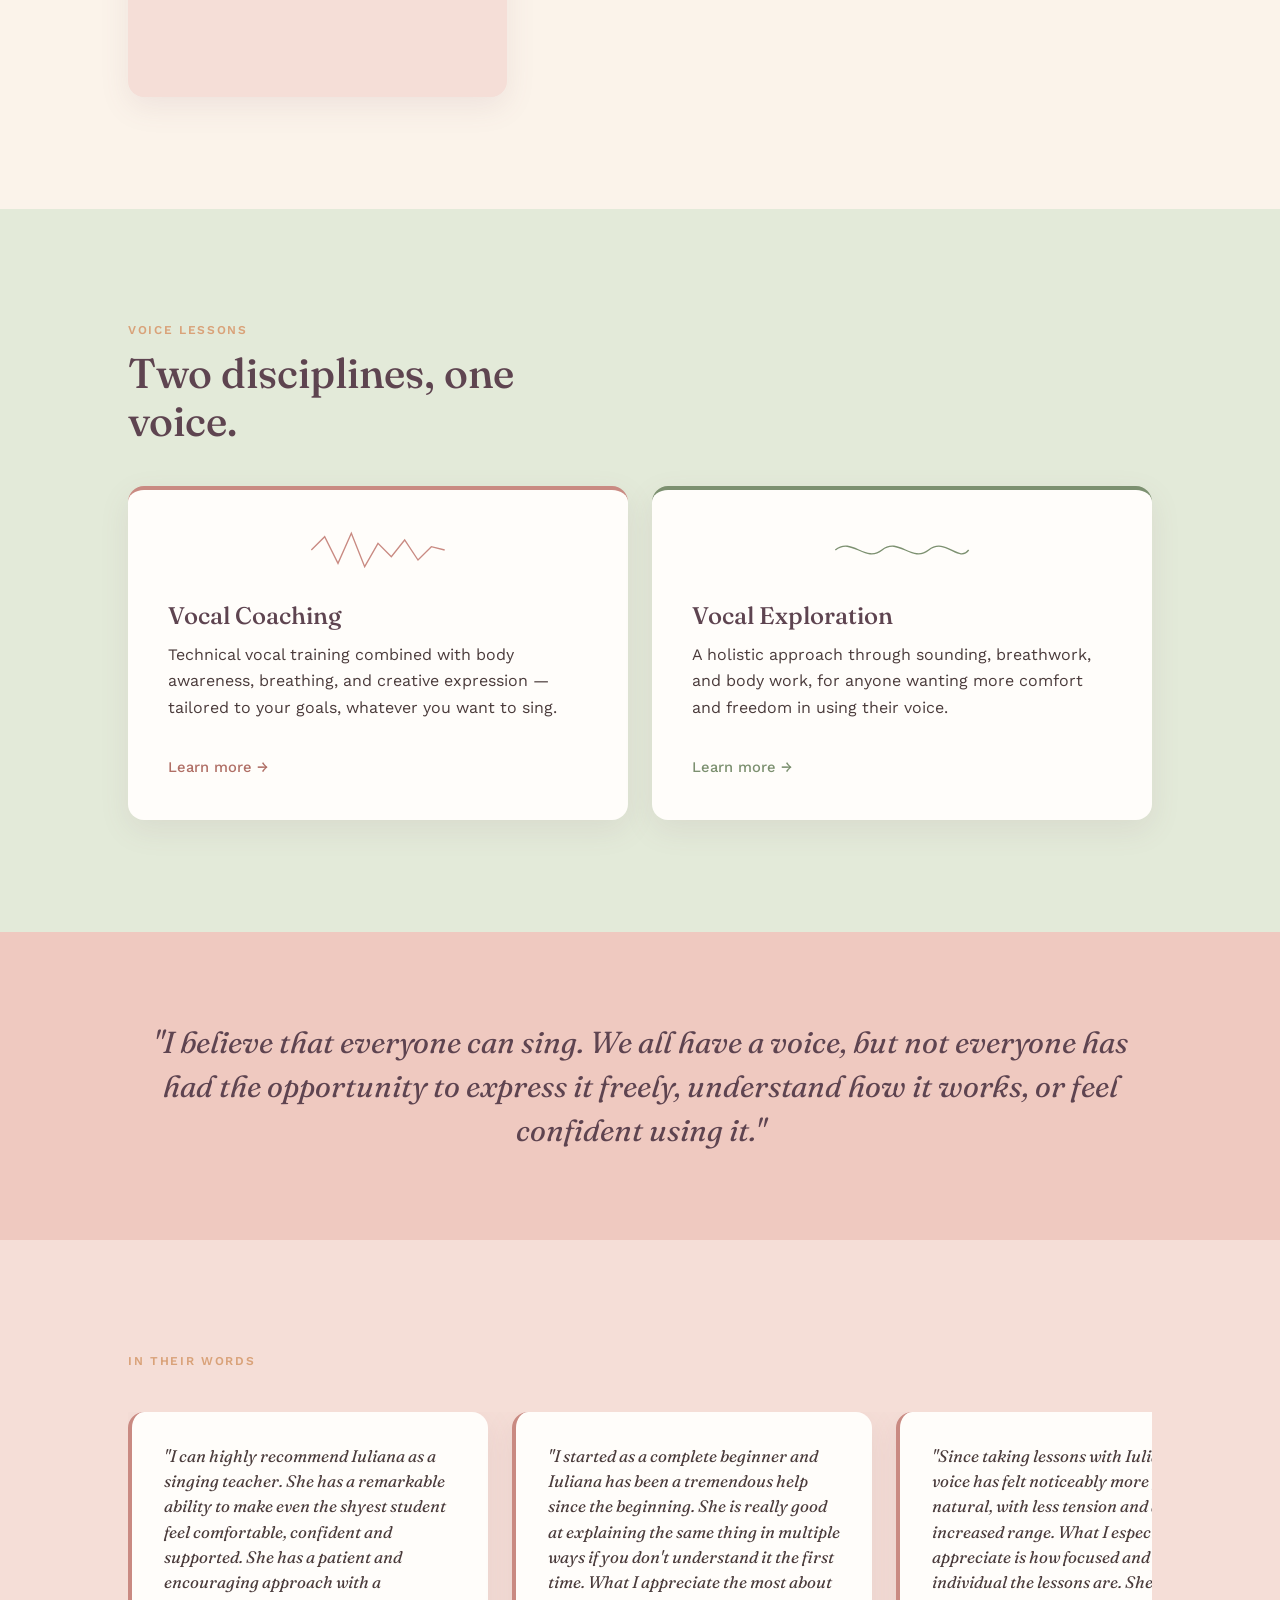
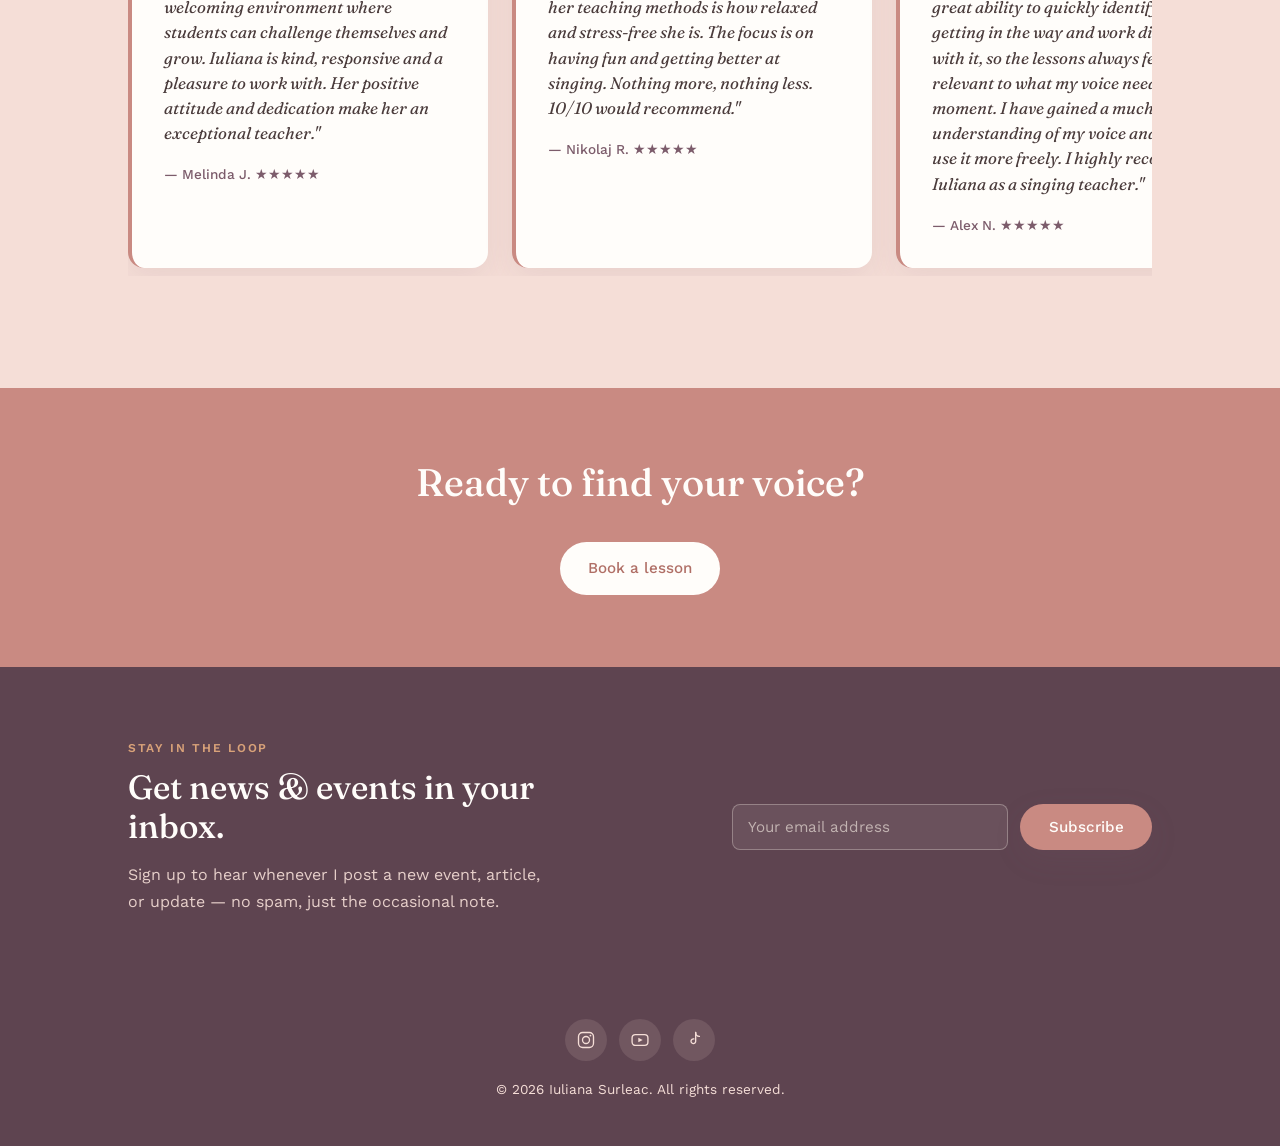
==== commit 9f074cda: "Replace Iuliana's photo with a new image" ====
--- a/index.html
+++ b/index.html
@@ -9,6 +9,38 @@
 <link rel="preconnect" href="https://fonts.gstatic.com" crossorigin>
 <link href="https://fonts.googleapis.com/css2?family=Fraunces:ital,opsz,wght@0,9..144,300;0,9..144,500;0,9..144,600;1,9..144,400;1,9..144,500&family=Work+Sans:wght@300;400;500;600&display=swap" rel="stylesheet">
 <link rel="stylesheet" href="style.css">
+<script type="application/ld+json">
+{
+  "@context": "https://schema.org",
+  "@type": "LocalBusiness",
+  "name": "Iuliana Surleac — Vocal Coaching & Vocal Exploration",
+  "alternateName": "Voice with Iuliana",
+  "description": "Vocal coaching and vocal exploration lessons in Copenhagen and online, for singers of all levels.",
+  "url": "https://iulianasurleac.com/",
+  "image": "https://iulianasurleac.com/iuliana-photo.jpg",
+  "email": "surleac.iuliana@gmail.com",
+  "priceRange": "300–500 DKK",
+  "areaServed": {
+    "@type": "City",
+    "name": "Copenhagen"
+  },
+  "address": {
+    "@type": "PostalAddress",
+    "addressLocality": "Copenhagen",
+    "addressCountry": "DK"
+  },
+  "founder": {
+    "@type": "Person",
+    "name": "Iuliana Surleac",
+    "jobTitle": "Vocal Coach"
+  },
+  "sameAs": [
+    "https://www.instagram.com/voicewithiuliana/",
+    "https://www.youtube.com/@isjudyhere",
+    "https://www.tiktok.com/@voicewithiuliana"
+  ]
+}
+</script>
 </head>
 <body>
 
@@ -75,7 +107,7 @@
     <div class="section-inner about__grid">
       <div class="about__portrait">
         <div class="about__portrait-frame">
-          <img src="iuliana-photo.jpg" alt="Iuliana Surleac" loading="lazy">
+          <img src="iuliana-home.jpg" alt="Iuliana Surleac" loading="lazy">
         </div>
       </div>
       <div class="about__copy">
--- a/style.css
+++ b/style.css
@@ -445,10 +445,6 @@
   font-family: var(--font-display); font-style: italic; color: var(--plum-deep);
   font-size: clamp(1.35rem, 2.8vw, 1.9rem); line-height: 1.45;
 }
-.quote-block__tagline {
-  text-align: center; margin: 1.2em 0 0; font-size: 0.95rem; font-weight: 600;
-  letter-spacing: 0.03em; color: var(--rose-deep); text-transform: uppercase;
-}
 
 /* ===== CTA banner ===== */
 .cta-banner { background: var(--rose); }
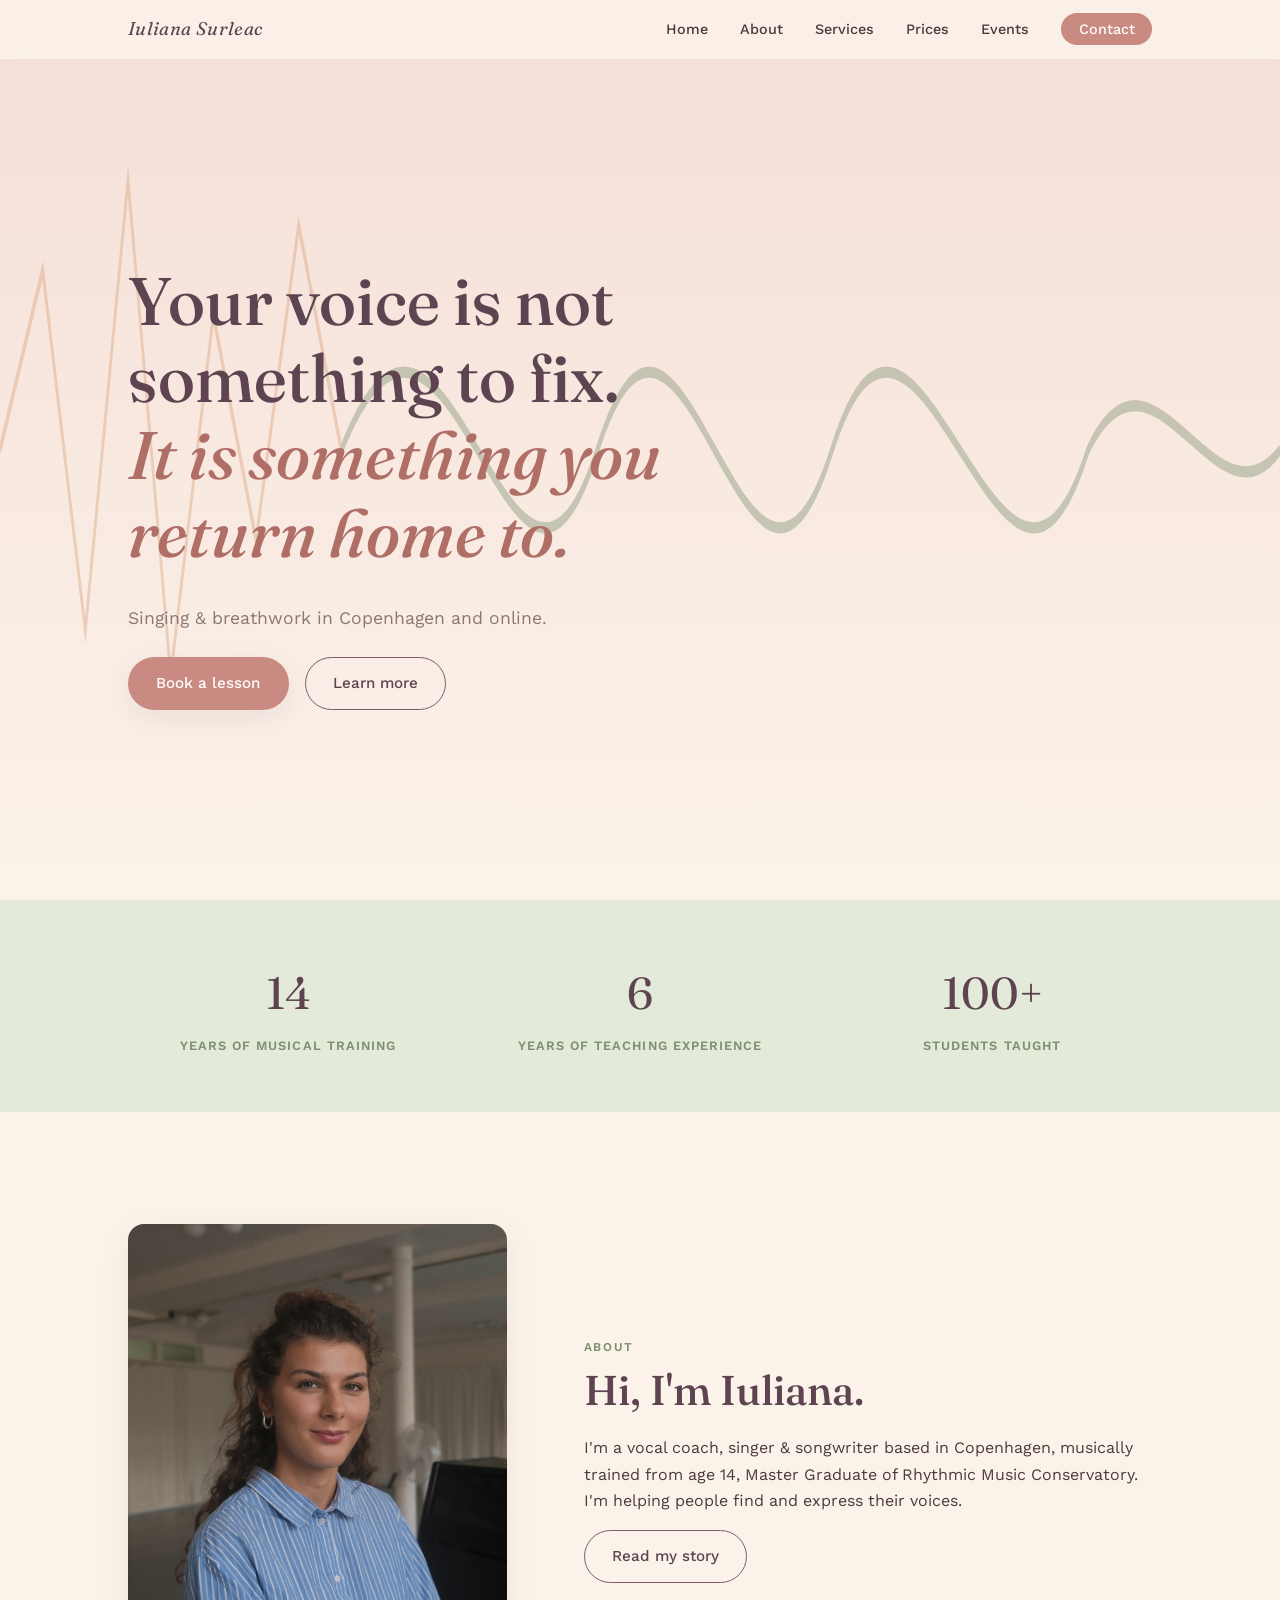
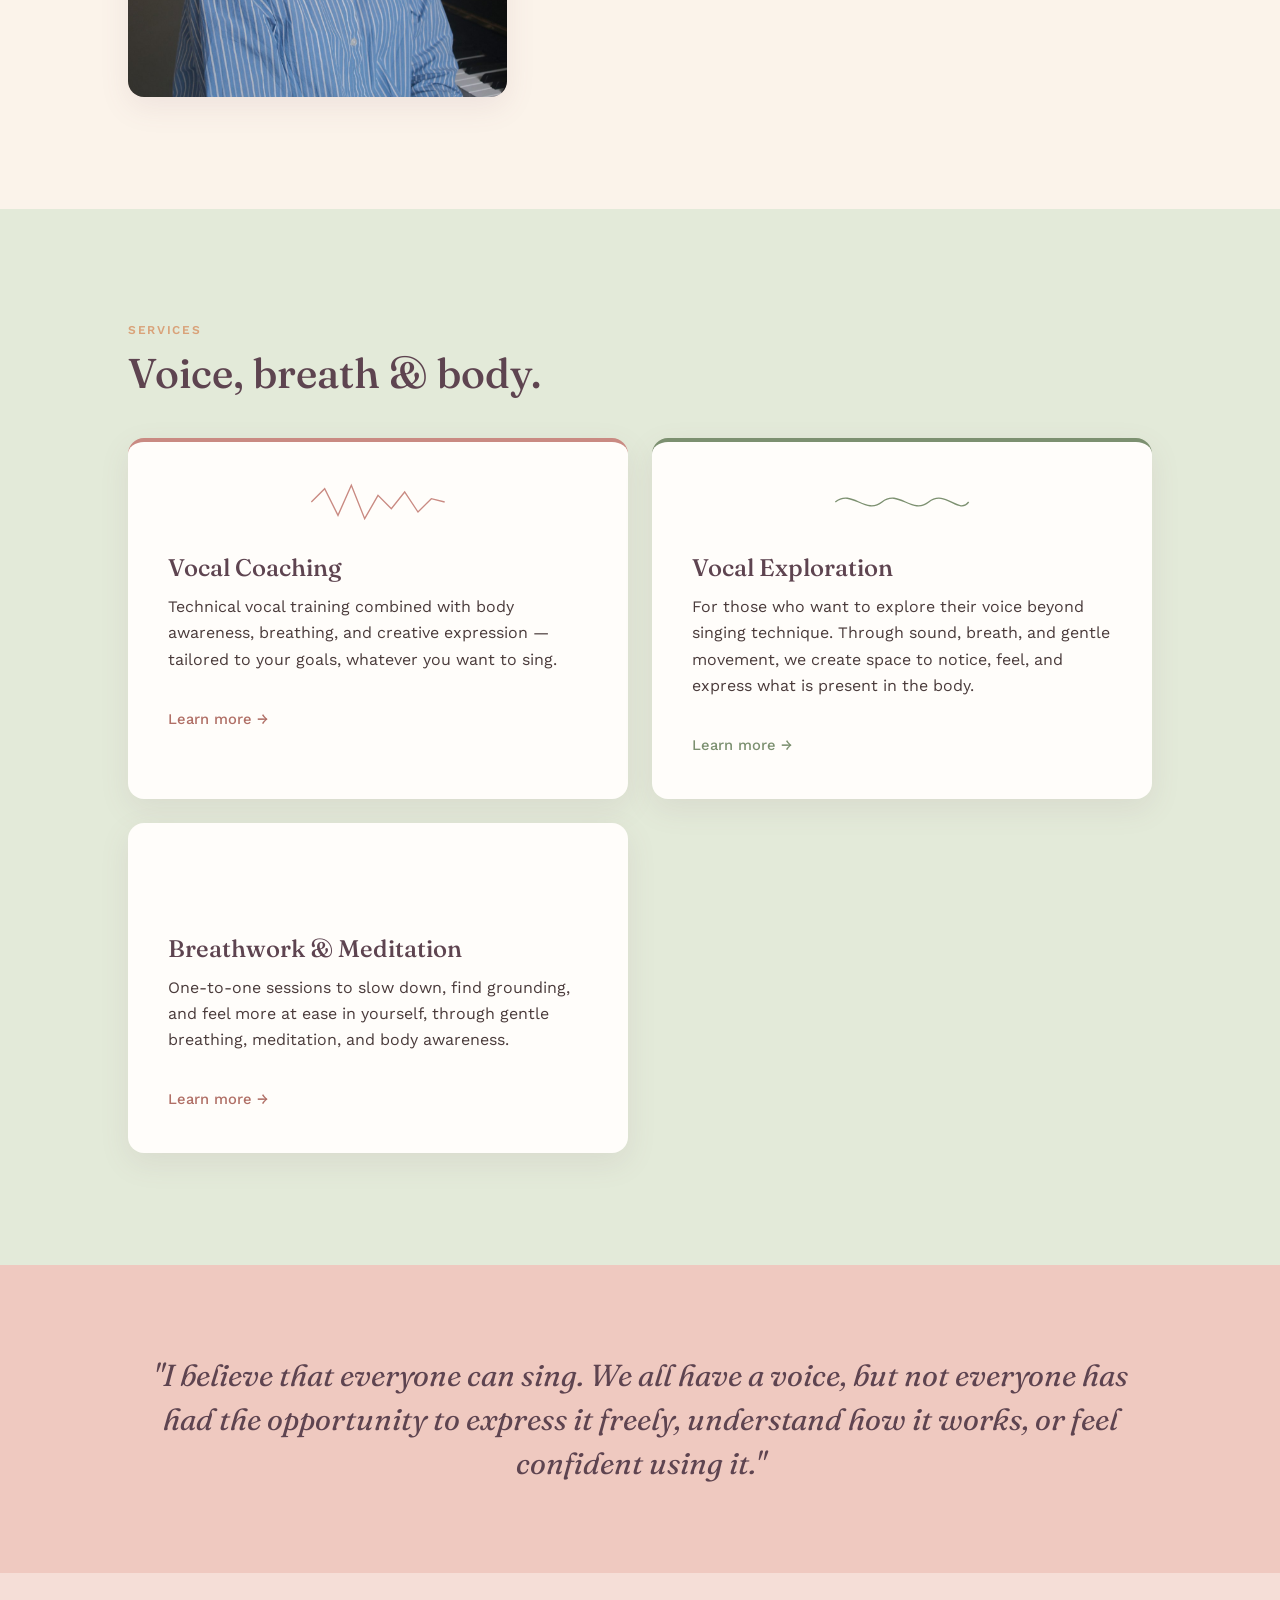
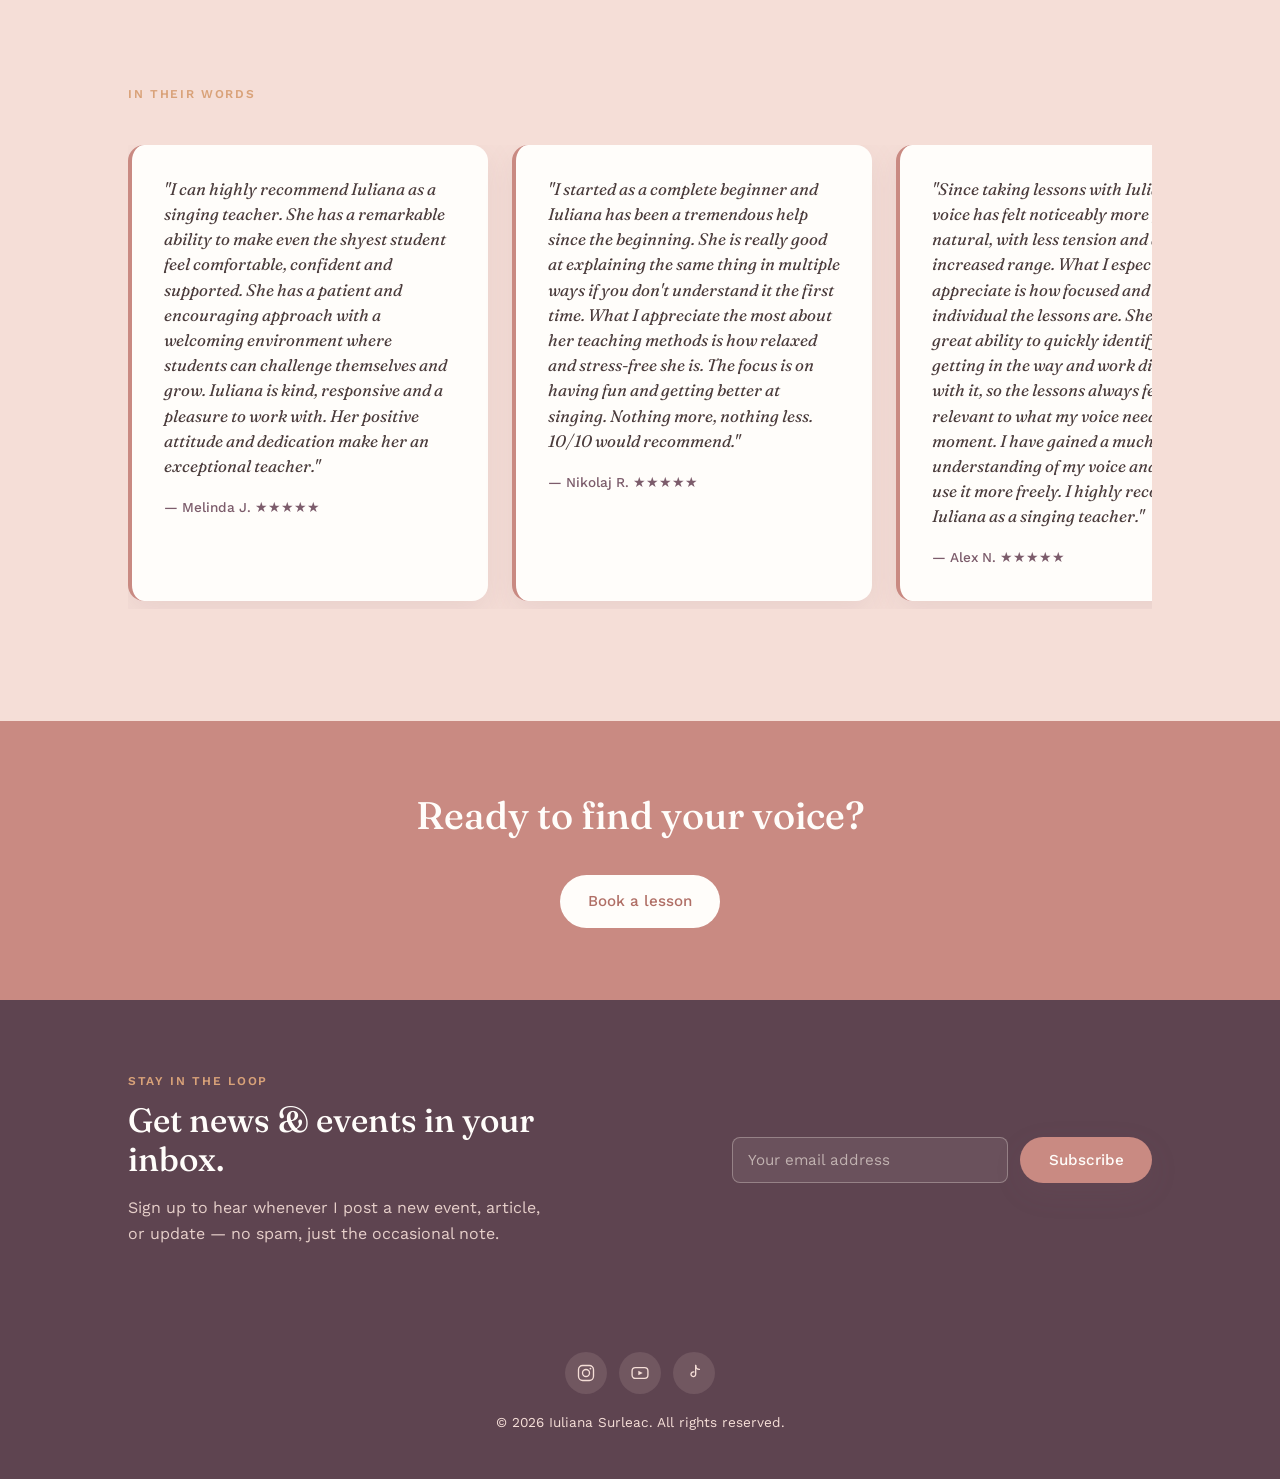
==== commit 37628c6c: "Revise index.html for SEO and content updates Updated meta description and navigation links, changed" ====
--- a/index.html
+++ b/index.html
@@ -4,7 +4,7 @@
 <meta charset="UTF-8">
 <meta name="viewport" content="width=device-width, initial-scale=1.0">
 <title>Iuliana Surleac — Vocal Coaching in Copenhagen &amp; Online</title>
-<meta name="description" content="Vocal coaching and vocal exploration lessons with Iuliana Surleac in Copenhagen and online.">
+<meta name="description" content="Singing lessons, vocal exploration and breathwork &amp; meditation with Iuliana Surleac in Copenhagen and online.">
 <link rel="preconnect" href="https://fonts.googleapis.com">
 <link rel="preconnect" href="https://fonts.gstatic.com" crossorigin>
 <link href="https://fonts.googleapis.com/css2?family=Fraunces:ital,opsz,wght@0,9..144,300;0,9..144,500;0,9..144,600;1,9..144,400;1,9..144,500&family=Work+Sans:wght@300;400;500;600&display=swap" rel="stylesheet">
@@ -15,7 +15,7 @@
   "@type": "LocalBusiness",
   "name": "Iuliana Surleac — Vocal Coaching & Vocal Exploration",
   "alternateName": "Voice with Iuliana",
-  "description": "Vocal coaching and vocal exploration lessons in Copenhagen and online, for singers of all levels.",
+  "description": "Vocal coaching, vocal exploration and breathwork & meditation sessions in Copenhagen and online, for singers of all levels.",
   "url": "https://iulianasurleac.com/",
   "image": "https://iulianasurleac.com/iuliana-photo.jpg",
   "email": "surleac.iuliana@gmail.com",
@@ -56,7 +56,7 @@
     <ul class="nav__links" id="nav-links">
       <li><a href="index.html">Home</a></li>
       <li><a href="about.html">About</a></li>
-      <li><a href="lessons.html">Lessons</a></li>
+      <li><a href="lessons.html">Services</a></li>
       <li><a href="prices.html">Prices</a></li>
       <li><a href="events.html">Events</a></li>
       <li><a href="contact.html" class="nav__cta">Contact</a></li>
@@ -74,9 +74,8 @@
       </svg>
     </div>
     <div class="hero__inner">
-      <p class="eyebrow">Vocal coaching &amp; vocal exploration</p>
       <h1 class="hero__title">Your voice is not something to fix.<br><em>It is something you return home to.</em></h1>
-      <p class="hero__lede">Singing lessons in Copenhagen and online.</p>
+      <p class="hero__lede">Singing &amp; breathwork in Copenhagen and online.</p>
       <div class="hero__actions">
         <a href="contact.html" class="btn btn--primary">Book a lesson</a>
         <a href="lessons.html" class="btn btn--ghost">Learn more</a>
@@ -119,12 +118,12 @@
     </div>
   </section>
 
-  <!-- LESSONS TEASER -->
+  <!-- SERVICES TEASER -->
   <section class="lessons">
     <div class="section-inner">
-      <p class="eyebrow eyebrow--on-dark">Voice lessons</p>
-      <h2 class="lessons__title">Two disciplines, one voice.</h2>
-      <div class="lessons__grid">
+      <p class="eyebrow eyebrow--on-dark">Services</p>
+      <h2 class="lessons__title">Voice, breath &amp; body.</h2>
+      <div class="lessons__grid lessons__grid--three">
 
         <article class="lesson-card lesson-card--coaching">
           <svg class="lesson-card__icon" viewBox="0 0 200 60" aria-hidden="true">
@@ -140,7 +139,16 @@
             <path d="M0,30 C25,10 45,50 70,30 C95,10 115,50 140,30 C165,10 185,50 200,30" />
           </svg>
           <h3>Vocal Exploration</h3>
-          <p>A holistic approach through sounding, breathwork, and body work, for anyone wanting more comfort and freedom in using their voice.</p>
+          <p>For those who want to explore their voice beyond singing technique. Through sound, breath, and gentle movement, we create space to notice, feel, and express what is present in the body.</p>
+          <a href="lessons.html" class="lesson-card__link">Learn more →</a>
+        </article>
+
+        <article class="lesson-card lesson-card--breath">
+          <svg class="lesson-card__icon" viewBox="0 0 200 60" aria-hidden="true">
+            <path d="M0,30 C40,4 60,4 100,30 C140,56 160,56 200,30" />
+          </svg>
+          <h3>Breathwork &amp; Meditation</h3>
+          <p>One-to-one sessions to slow down, find grounding, and feel more at ease in yourself, through gentle breathing, meditation, and body awareness.</p>
           <a href="lessons.html" class="lesson-card__link">Learn more →</a>
         </article>
 
